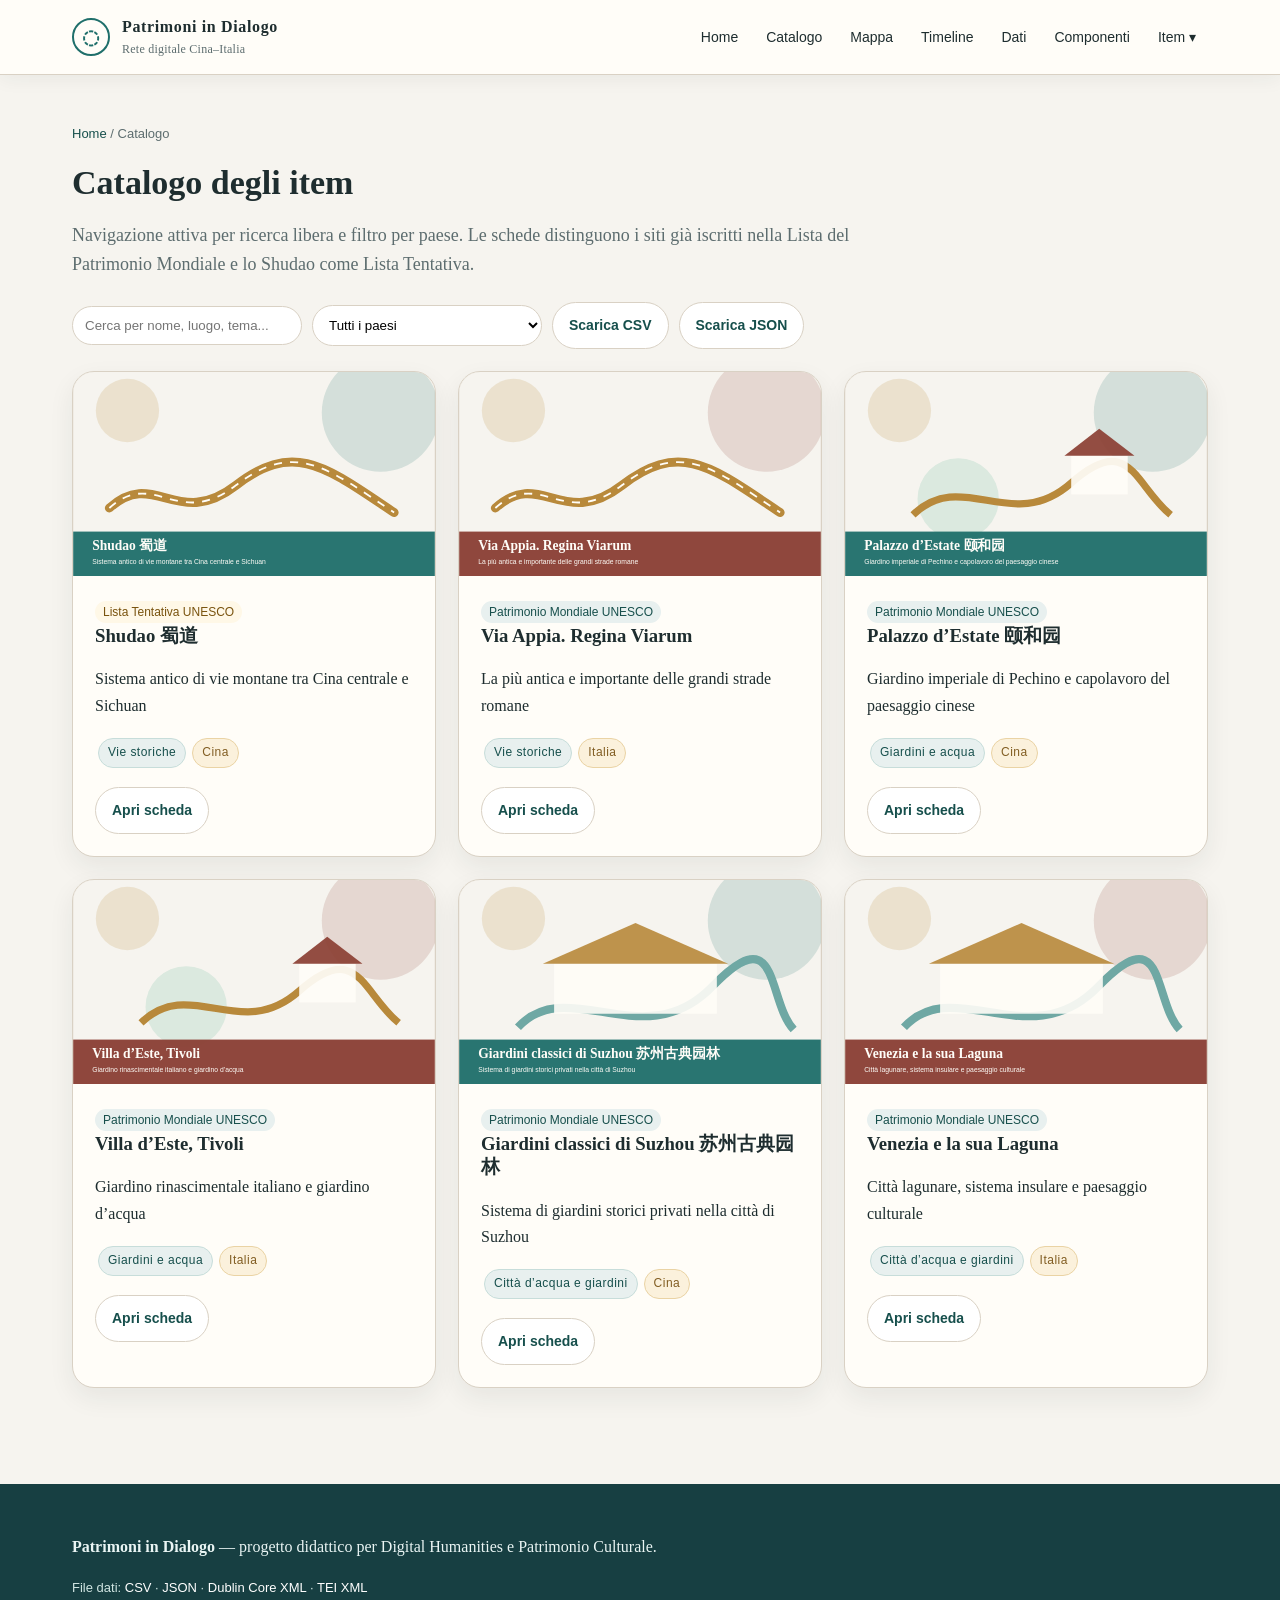
==== catalogo.html @ 4990687b "Add files via upload Upload website files" ====
<!DOCTYPE html><html lang="it"><head><meta charset="UTF-8"><meta name="viewport" content="width=device-width, initial-scale=1.0"><title>Catalogo | Patrimoni in Dialogo</title><meta name="description" content="Catalogo filtrabile degli item"><meta name="DC.title" content="Catalogo | Patrimoni in Dialogo"><meta name="DC.creator" content="Yalun Li"><meta name="DC.subject" content="Digital Humanities; Patrimonio culturale; UNESCO; Cina; Italia"><meta name="DC.description" content="Catalogo filtrabile degli item"><meta name="DC.language" content="it"><link rel="stylesheet" href="css/style.css"></head><body><a class="skip-link" href="#main">Salta al contenuto</a><header class="topbar"><nav class="nav" aria-label="Navigazione principale"><a class="brand" href="index.html"><span class="brand-mark">◌</span><span>Patrimoni in Dialogo<span class="brand-sub">Rete digitale Cina–Italia</span></span></a><button class="menu-toggle" onclick="toggleMenu()">Menu</button><div class="navlinks"><a href="index.html">Home</a><a href="catalogo.html">Catalogo</a><a href="mappa.html">Mappa</a><a href="timeline.html">Timeline</a><a href="dati.html">Dati</a><a href="componenti.html">Componenti</a><div class="dropdown"><button class="dropbtn">Item ▾</button><div class="dropdown-content"><a href="items/shudao.html">Shudao 蜀道</a><a href="items/via-appia.html">Via Appia. Regina Viarum</a><a href="items/yiheyuan.html">Palazzo d’Estate 颐和园</a><a href="items/villa-deste.html">Villa d’Este, Tivoli</a><a href="items/suzhou.html">Giardini classici di Suzhou 苏州古典园林</a><a href="items/venezia.html">Venezia e la sua Laguna</a></div></div></div></nav></header>
<main id="main" class="container"><div class="breadcrumb"><a href="index.html">Home</a> / Catalogo</div><h1 class="section-title">Catalogo degli item</h1><p class="section-lead">Navigazione attiva per ricerca libera e filtro per paese. Le schede distinguono i siti già iscritti nella Lista del Patrimonio Mondiale e lo Shudao come Lista Tentativa.</p><div class="toolbar"><input id="searchInput" class="searchbox" oninput="filterCards()" placeholder="Cerca per nome, luogo, tema..."><select id="kindFilter" class="selectbox" onchange="filterCards()"><option value="all">Tutti i paesi</option><option value="Cina">Cina</option><option value="Italia">Italia</option></select><a class="btn light" href="data/items.csv">Scarica CSV</a><a class="btn light" href="data/items.json">Scarica JSON</a></div><div class="grid grid-3"><article class="card" data-card data-kind="Cina"><img class="site-img" src="img/shudao.svg" alt="Illustrazione: Shudao 蜀道"><div class="card-body"><span class="status-pill tentative">Lista Tentativa UNESCO</span><h3>Shudao 蜀道</h3><p>Sistema antico di vie montane tra Cina centrale e Sichuan</p><p><span class="tag">Vie storiche</span><span class="tag gold">Cina</span></p><a class="btn light" href="items/shudao.html">Apri scheda</a></div></article><article class="card" data-card data-kind="Italia"><img class="site-img" src="img/via-appia.svg" alt="Illustrazione: Via Appia. Regina Viarum"><div class="card-body"><span class="status-pill inscribed">Patrimonio Mondiale UNESCO</span><h3>Via Appia. Regina Viarum</h3><p>La più antica e importante delle grandi strade romane</p><p><span class="tag">Vie storiche</span><span class="tag gold">Italia</span></p><a class="btn light" href="items/via-appia.html">Apri scheda</a></div></article><article class="card" data-card data-kind="Cina"><img class="site-img" src="img/yiheyuan.svg" alt="Illustrazione: Palazzo d’Estate 颐和园"><div class="card-body"><span class="status-pill inscribed">Patrimonio Mondiale UNESCO</span><h3>Palazzo d’Estate 颐和园</h3><p>Giardino imperiale di Pechino e capolavoro del paesaggio cinese</p><p><span class="tag">Giardini e acqua</span><span class="tag gold">Cina</span></p><a class="btn light" href="items/yiheyuan.html">Apri scheda</a></div></article><article class="card" data-card data-kind="Italia"><img class="site-img" src="img/villa-deste.svg" alt="Illustrazione: Villa d’Este, Tivoli"><div class="card-body"><span class="status-pill inscribed">Patrimonio Mondiale UNESCO</span><h3>Villa d’Este, Tivoli</h3><p>Giardino rinascimentale italiano e giardino d’acqua</p><p><span class="tag">Giardini e acqua</span><span class="tag gold">Italia</span></p><a class="btn light" href="items/villa-deste.html">Apri scheda</a></div></article><article class="card" data-card data-kind="Cina"><img class="site-img" src="img/suzhou.svg" alt="Illustrazione: Giardini classici di Suzhou 苏州古典园林"><div class="card-body"><span class="status-pill inscribed">Patrimonio Mondiale UNESCO</span><h3>Giardini classici di Suzhou 苏州古典园林</h3><p>Sistema di giardini storici privati nella città di Suzhou</p><p><span class="tag">Città d’acqua e giardini</span><span class="tag gold">Cina</span></p><a class="btn light" href="items/suzhou.html">Apri scheda</a></div></article><article class="card" data-card data-kind="Italia"><img class="site-img" src="img/venezia.svg" alt="Illustrazione: Venezia e la sua Laguna"><div class="card-body"><span class="status-pill inscribed">Patrimonio Mondiale UNESCO</span><h3>Venezia e la sua Laguna</h3><p>Città lagunare, sistema insulare e paesaggio culturale</p><p><span class="tag">Città d’acqua e giardini</span><span class="tag gold">Italia</span></p><a class="btn light" href="items/venezia.html">Apri scheda</a></div></article></div></main>
<button class="btn backtop" onclick="window.scrollTo({top:0,behavior:'smooth'})">↑ Top</button><footer class="footer"><div class="container"><p><strong>Patrimoni in Dialogo</strong> — progetto didattico per Digital Humanities e Patrimonio Culturale.</p><p class="small">File dati: <a href="data/items.csv">CSV</a> · <a href="data/items.json">JSON</a> · <a href="xml/metadata-dc.xml">Dublin Core XML</a> · <a href="xml/fonte-tei.xml">TEI XML</a></p></div></footer><script src="js/script.js"></script></body></html>
---- css/style.css ----
:root{
  --ink:#1e2d2f;
  --muted:#5d6d6f;
  --bg:#f6f4ef;
  --paper:#fffdf8;
  --line:#d9d1c4;
  --teal:#1f6f6b;
  --teal-dark:#164f4c;
  --gold:#b8893b;
  --red:#8b3f34;
  --shadow:0 16px 40px rgba(30,45,47,.12);
  --radius:22px;
}
*{box-sizing:border-box}
html{scroll-behavior:smooth}
body{margin:0;font-family:Georgia,'Times New Roman',serif;background:var(--bg);color:var(--ink);line-height:1.65}
a{color:var(--teal-dark);text-decoration:none}a:hover{text-decoration:underline}
.skip-link{position:absolute;left:-999px;top:auto;background:var(--teal);color:white;padding:8px 12px;z-index:1000}.skip-link:focus{left:12px;top:12px}
.topbar{background:var(--paper);border-bottom:1px solid var(--line);position:sticky;top:0;z-index:20;box-shadow:0 4px 18px rgba(30,45,47,.06)}
.nav{max-width:1180px;margin:0 auto;display:flex;align-items:center;justify-content:space-between;gap:20px;padding:14px 22px}
.brand{display:flex;align-items:center;gap:12px;font-weight:bold;letter-spacing:.04em;color:var(--ink)}.brand-mark{width:38px;height:38px;border:2px solid var(--teal);border-radius:50%;display:grid;place-items:center;color:var(--teal);font-size:20px}.brand-sub{font-size:12px;color:var(--muted);display:block;letter-spacing:.02em;font-weight:normal}
.navlinks{display:flex;align-items:center;gap:4px;flex-wrap:wrap}.navlinks a,.dropbtn{font-family:Arial,sans-serif;font-size:14px;color:var(--ink);padding:9px 12px;border-radius:999px;border:0;background:transparent;cursor:pointer}.navlinks a:hover,.dropbtn:hover,.navlinks a.active{background:#e8f0ef;text-decoration:none;color:var(--teal-dark)}
.dropdown{position:relative}.dropdown-content{display:none;position:absolute;right:0;background:white;min-width:230px;border:1px solid var(--line);box-shadow:var(--shadow);border-radius:16px;padding:8px;z-index:25}.dropdown-content a{display:block;border-radius:12px}.dropdown:hover .dropdown-content{display:block}
.menu-toggle{display:none;background:var(--teal);color:white;border:0;border-radius:999px;padding:8px 12px;font-family:Arial,sans-serif}.hero{position:relative;overflow:hidden;background:linear-gradient(120deg,#173f42 0%,#1f6f6b 55%,#b8893b 170%);color:white}.hero::after{content:"";position:absolute;inset:auto -10% -35% -10%;height:260px;background:radial-gradient(circle at 20% 20%,rgba(255,255,255,.22),transparent 32%),radial-gradient(circle at 80% 25%,rgba(255,255,255,.16),transparent 30%);opacity:.8}.hero-inner{max-width:1180px;margin:0 auto;padding:92px 22px 86px;position:relative;z-index:1}.eyebrow{font-family:Arial,sans-serif;text-transform:uppercase;letter-spacing:.17em;font-size:12px;opacity:.86}.hero h1{font-size:clamp(36px,6vw,72px);line-height:1.04;margin:16px 0 20px;max-width:980px}.hero p{max-width:790px;font-size:20px;color:#f6f4ef}.hero-actions{display:flex;gap:12px;flex-wrap:wrap;margin-top:28px}.btn{display:inline-flex;align-items:center;gap:8px;border:1px solid transparent;background:var(--teal);color:white;padding:11px 16px;border-radius:999px;font-family:Arial,sans-serif;font-size:14px;font-weight:700;cursor:pointer}.btn:hover{text-decoration:none;background:var(--teal-dark)}.btn.secondary{background:transparent;color:white;border-color:rgba(255,255,255,.6)}.btn.light{background:white;color:var(--teal-dark);border-color:var(--line)}.btn.warn{background:var(--gold);color:#231b10}.container{max-width:1180px;margin:0 auto;padding:48px 22px}.section-title{font-size:34px;line-height:1.18;margin:0 0 12px}.section-lead{font-size:18px;color:var(--muted);max-width:850px}.grid{display:grid;gap:22px}.grid-2{grid-template-columns:repeat(2,minmax(0,1fr))}.grid-3{grid-template-columns:repeat(3,minmax(0,1fr))}.card{background:var(--paper);border:1px solid var(--line);border-radius:var(--radius);box-shadow:0 10px 26px rgba(30,45,47,.07);overflow:hidden}.card-body{padding:22px}.card h3{margin-top:0;line-height:1.25}.tag{display:inline-block;font-family:Arial,sans-serif;font-size:12px;letter-spacing:.04em;background:#e8f0ef;color:var(--teal-dark);border:1px solid #c7ddda;border-radius:999px;padding:4px 9px;margin:3px}.tag.gold{background:#fbf1dc;color:#815d22;border-color:#ead3a4}.tag.red{background:#f5e5e1;color:#7c352e;border-color:#e3bdb6}.note{padding:16px 18px;background:#fff8e7;border-left:4px solid var(--gold);border-radius:14px}.warning{padding:16px 18px;background:#faeae7;border-left:4px solid var(--red);border-radius:14px}.site-img{width:100%;aspect-ratio:16/9;display:block;object-fit:cover;background:#d9d1c4}.metadata{width:100%;border-collapse:collapse;background:white;border-radius:14px;overflow:hidden;border:1px solid var(--line)}.metadata th,.metadata td{padding:11px 12px;border-bottom:1px solid var(--line);vertical-align:top}.metadata th{text-align:left;width:32%;background:#f3efe7;color:#2d4b4d}.toolbar{display:flex;flex-wrap:wrap;gap:10px;align-items:center;margin:22px 0}.searchbox,.selectbox{padding:11px 12px;border:1px solid var(--line);border-radius:999px;background:white;min-width:230px}.relation{display:grid;grid-template-columns:1fr auto 1fr;gap:14px;align-items:center}.relation .arrow{font-size:30px;color:var(--gold);text-align:center}.accordion{border-radius:var(--radius);overflow:hidden;border:1px solid var(--line);background:var(--paper)}.accordion button{width:100%;padding:17px 20px;text-align:left;background:var(--paper);border:0;border-bottom:1px solid var(--line);font-weight:bold;cursor:pointer;color:var(--ink);font-size:16px}.panel{display:none;padding:0 20px 20px}.tabs{display:flex;gap:8px;flex-wrap:wrap;margin:20px 0}.tab-button{border:1px solid var(--line);background:white;border-radius:999px;padding:10px 14px;cursor:pointer}.tab-button.active{background:var(--teal);color:white}.tab-content{display:none}.tab-content.active{display:block}.modal{display:none;position:fixed;z-index:100;left:0;top:0;width:100%;height:100%;overflow:auto;background:rgba(0,0,0,.52)}.modal-content{background:var(--paper);margin:8% auto;padding:26px;border:1px solid var(--line);border-radius:var(--radius);max-width:680px;box-shadow:var(--shadow)}.close{float:right;font-size:30px;cursor:pointer}.table-wrap{overflow-x:auto;background:var(--paper);border:1px solid var(--line);border-radius:var(--radius)}.data-table{width:100%;border-collapse:collapse;min-width:1000px}.data-table th,.data-table td{padding:10px 12px;border-bottom:1px solid var(--line);font-size:14px;vertical-align:top}.data-table th{background:#e8f0ef;position:sticky;top:0;text-align:left}.map-frame{width:100%;height:360px;border:0;border-radius:var(--radius);background:#e8f0ef}.map-fallback{margin-top:8px;font-family:Arial,sans-serif;font-size:13px}.local-map{width:100%;background:var(--paper);border:1px solid var(--line);border-radius:var(--radius);padding:18px}.point{cursor:pointer}.timeline{position:relative;margin:30px 0;padding-left:26px}.timeline::before{content:"";position:absolute;left:8px;top:0;bottom:0;width:3px;background:var(--line)}.event{position:relative;margin-bottom:22px;background:var(--paper);border:1px solid var(--line);border-radius:18px;padding:16px}.event::before{content:"";position:absolute;left:-25px;top:20px;width:14px;height:14px;background:var(--gold);border-radius:50%;border:3px solid var(--bg)}.item-layout{display:grid;grid-template-columns:minmax(0,1fr) 315px;gap:24px}.aside{position:sticky;top:92px;align-self:start}.footer{background:#173f42;color:#eaf5f4;margin-top:48px}.footer .container{padding-top:34px;padding-bottom:34px}.footer a{color:white}.small{font-family:Arial,sans-serif;font-size:13px;color:var(--muted)}.footer .small{color:#cfe4e1}.breadcrumb{font-family:Arial,sans-serif;font-size:13px;color:var(--muted);margin-bottom:18px}.source-list li{margin-bottom:8px}.slideshow{position:relative;background:var(--paper);border:1px solid var(--line);border-radius:var(--radius);overflow:hidden}.slide{display:none}.slide.active{display:block}.slide-caption{padding:14px 18px}.slide-controls{position:absolute;top:45%;width:100%;display:flex;justify-content:space-between;padding:0 10px}.slide-controls button{border:0;background:rgba(255,255,255,.85);border-radius:50%;width:36px;height:36px;cursor:pointer}.backtop{position:fixed;right:18px;bottom:18px;display:none}.codebox{background:#172124;color:#eaf5f4;border-radius:16px;padding:16px;overflow:auto;font-size:13px}.status-pill{font-family:Arial,sans-serif;font-size:12px;border-radius:999px;padding:4px 8px;background:#e8f0ef}.status-pill.tentative{background:#fff8e7;color:#79530e}.status-pill.inscribed{background:#e8f0ef;color:#174f4c}@media(max-width:850px){.menu-toggle{display:inline-block}.nav{align-items:flex-start}.navlinks{display:none;width:100%;flex-direction:column;align-items:stretch}.navlinks.open{display:flex}.nav{flex-wrap:wrap}.dropdown-content{position:static;box-shadow:none}.grid-2,.grid-3,.item-layout{grid-template-columns:1fr}.aside{position:static}.relation{grid-template-columns:1fr}.relation .arrow{transform:rotate(90deg)}.hero-inner{padding:62px 22px}.hero p{font-size:18px}}
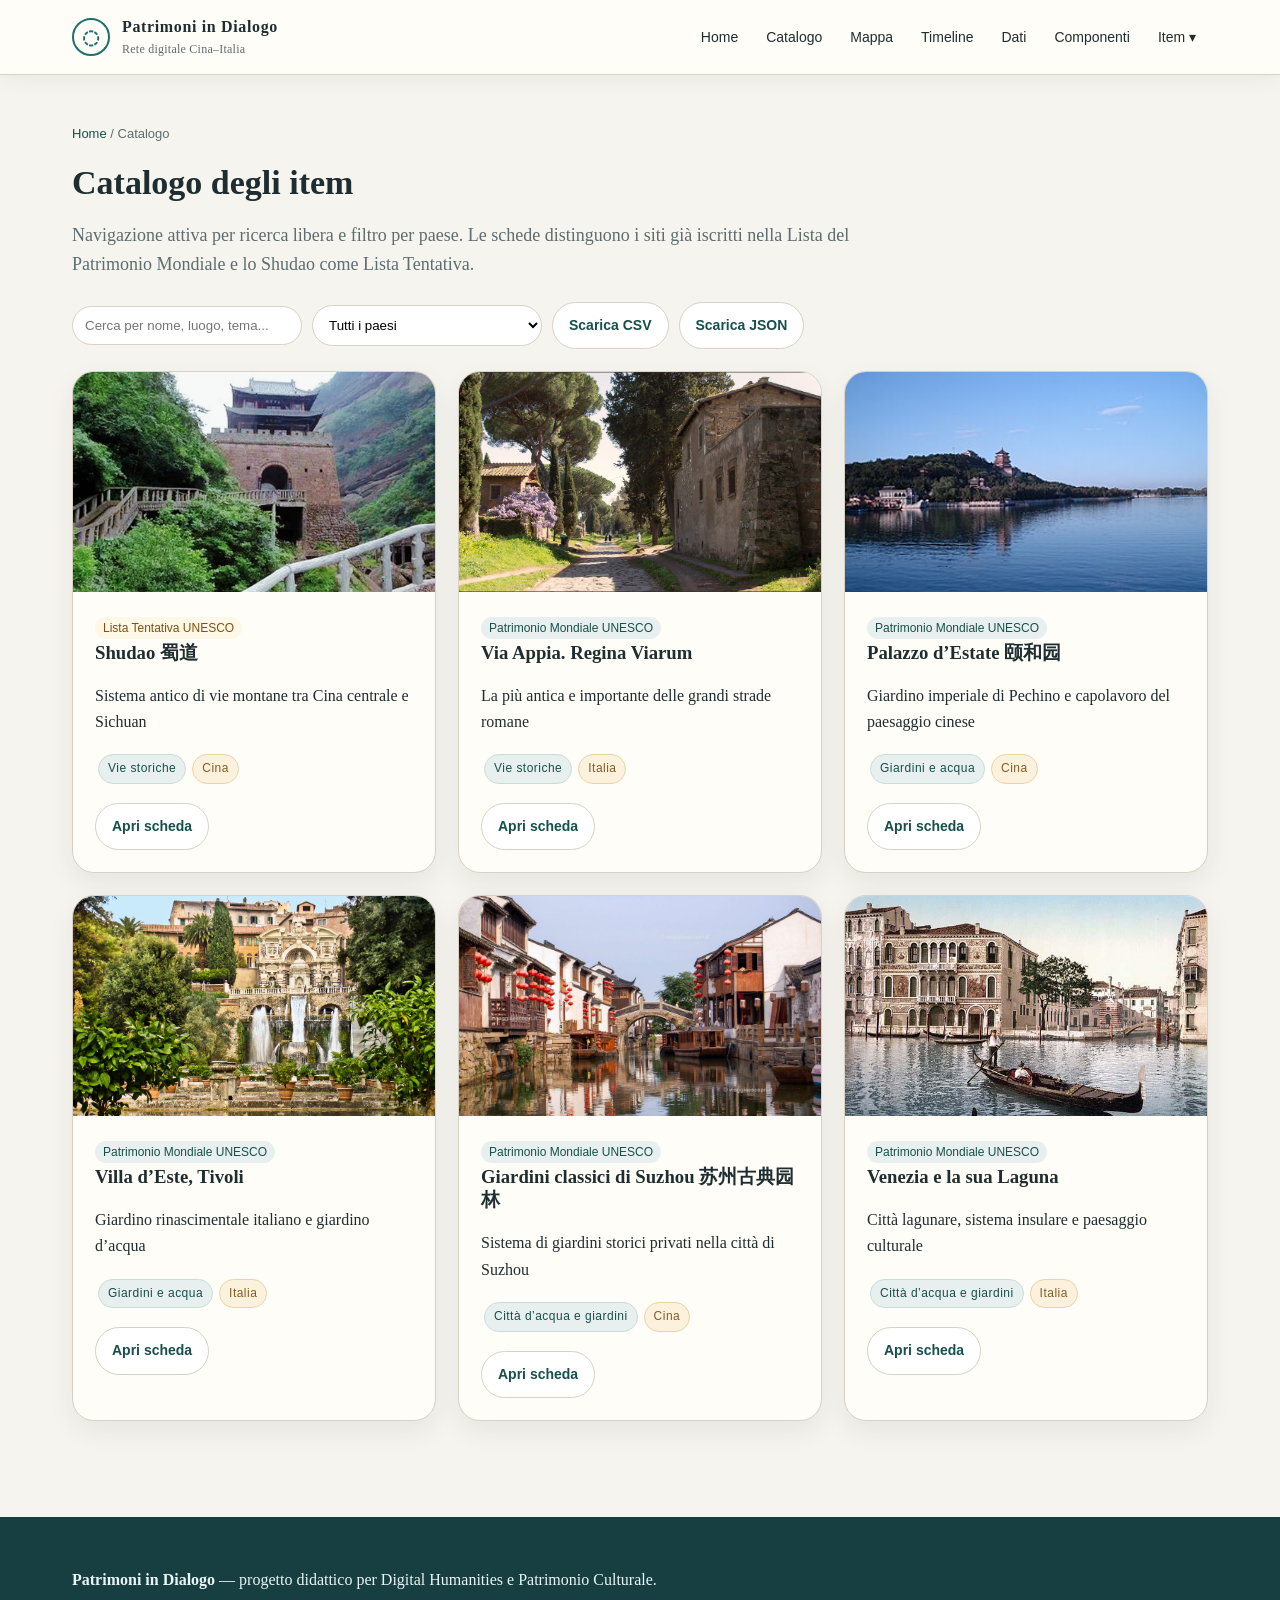
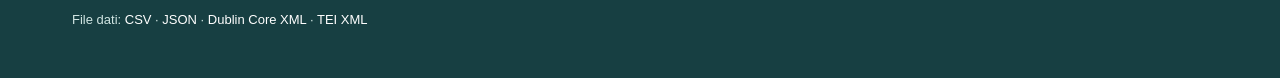
==== commit 8b208a21: "Add files via upload revise photos of sites" ====
--- a/catalogo.html
+++ b/catalogo.html
@@ -1,3 +1,3 @@
 <!DOCTYPE html><html lang="it"><head><meta charset="UTF-8"><meta name="viewport" content="width=device-width, initial-scale=1.0"><title>Catalogo | Patrimoni in Dialogo</title><meta name="description" content="Catalogo filtrabile degli item"><meta name="DC.title" content="Catalogo | Patrimoni in Dialogo"><meta name="DC.creator" content="Yalun Li"><meta name="DC.subject" content="Digital Humanities; Patrimonio culturale; UNESCO; Cina; Italia"><meta name="DC.description" content="Catalogo filtrabile degli item"><meta name="DC.language" content="it"><link rel="stylesheet" href="css/style.css"></head><body><a class="skip-link" href="#main">Salta al contenuto</a><header class="topbar"><nav class="nav" aria-label="Navigazione principale"><a class="brand" href="index.html"><span class="brand-mark">◌</span><span>Patrimoni in Dialogo<span class="brand-sub">Rete digitale Cina–Italia</span></span></a><button class="menu-toggle" onclick="toggleMenu()">Menu</button><div class="navlinks"><a href="index.html">Home</a><a href="catalogo.html">Catalogo</a><a href="mappa.html">Mappa</a><a href="timeline.html">Timeline</a><a href="dati.html">Dati</a><a href="componenti.html">Componenti</a><div class="dropdown"><button class="dropbtn">Item ▾</button><div class="dropdown-content"><a href="items/shudao.html">Shudao 蜀道</a><a href="items/via-appia.html">Via Appia. Regina Viarum</a><a href="items/yiheyuan.html">Palazzo d’Estate 颐和园</a><a href="items/villa-deste.html">Villa d’Este, Tivoli</a><a href="items/suzhou.html">Giardini classici di Suzhou 苏州古典园林</a><a href="items/venezia.html">Venezia e la sua Laguna</a></div></div></div></nav></header>
-<main id="main" class="container"><div class="breadcrumb"><a href="index.html">Home</a> / Catalogo</div><h1 class="section-title">Catalogo degli item</h1><p class="section-lead">Navigazione attiva per ricerca libera e filtro per paese. Le schede distinguono i siti già iscritti nella Lista del Patrimonio Mondiale e lo Shudao come Lista Tentativa.</p><div class="toolbar"><input id="searchInput" class="searchbox" oninput="filterCards()" placeholder="Cerca per nome, luogo, tema..."><select id="kindFilter" class="selectbox" onchange="filterCards()"><option value="all">Tutti i paesi</option><option value="Cina">Cina</option><option value="Italia">Italia</option></select><a class="btn light" href="data/items.csv">Scarica CSV</a><a class="btn light" href="data/items.json">Scarica JSON</a></div><div class="grid grid-3"><article class="card" data-card data-kind="Cina"><img class="site-img" src="img/shudao.svg" alt="Illustrazione: Shudao 蜀道"><div class="card-body"><span class="status-pill tentative">Lista Tentativa UNESCO</span><h3>Shudao 蜀道</h3><p>Sistema antico di vie montane tra Cina centrale e Sichuan</p><p><span class="tag">Vie storiche</span><span class="tag gold">Cina</span></p><a class="btn light" href="items/shudao.html">Apri scheda</a></div></article><article class="card" data-card data-kind="Italia"><img class="site-img" src="img/via-appia.svg" alt="Illustrazione: Via Appia. Regina Viarum"><div class="card-body"><span class="status-pill inscribed">Patrimonio Mondiale UNESCO</span><h3>Via Appia. Regina Viarum</h3><p>La più antica e importante delle grandi strade romane</p><p><span class="tag">Vie storiche</span><span class="tag gold">Italia</span></p><a class="btn light" href="items/via-appia.html">Apri scheda</a></div></article><article class="card" data-card data-kind="Cina"><img class="site-img" src="img/yiheyuan.svg" alt="Illustrazione: Palazzo d’Estate 颐和园"><div class="card-body"><span class="status-pill inscribed">Patrimonio Mondiale UNESCO</span><h3>Palazzo d’Estate 颐和园</h3><p>Giardino imperiale di Pechino e capolavoro del paesaggio cinese</p><p><span class="tag">Giardini e acqua</span><span class="tag gold">Cina</span></p><a class="btn light" href="items/yiheyuan.html">Apri scheda</a></div></article><article class="card" data-card data-kind="Italia"><img class="site-img" src="img/villa-deste.svg" alt="Illustrazione: Villa d’Este, Tivoli"><div class="card-body"><span class="status-pill inscribed">Patrimonio Mondiale UNESCO</span><h3>Villa d’Este, Tivoli</h3><p>Giardino rinascimentale italiano e giardino d’acqua</p><p><span class="tag">Giardini e acqua</span><span class="tag gold">Italia</span></p><a class="btn light" href="items/villa-deste.html">Apri scheda</a></div></article><article class="card" data-card data-kind="Cina"><img class="site-img" src="img/suzhou.svg" alt="Illustrazione: Giardini classici di Suzhou 苏州古典园林"><div class="card-body"><span class="status-pill inscribed">Patrimonio Mondiale UNESCO</span><h3>Giardini classici di Suzhou 苏州古典园林</h3><p>Sistema di giardini storici privati nella città di Suzhou</p><p><span class="tag">Città d’acqua e giardini</span><span class="tag gold">Cina</span></p><a class="btn light" href="items/suzhou.html">Apri scheda</a></div></article><article class="card" data-card data-kind="Italia"><img class="site-img" src="img/venezia.svg" alt="Illustrazione: Venezia e la sua Laguna"><div class="card-body"><span class="status-pill inscribed">Patrimonio Mondiale UNESCO</span><h3>Venezia e la sua Laguna</h3><p>Città lagunare, sistema insulare e paesaggio culturale</p><p><span class="tag">Città d’acqua e giardini</span><span class="tag gold">Italia</span></p><a class="btn light" href="items/venezia.html">Apri scheda</a></div></article></div></main>
+<main id="main" class="container"><div class="breadcrumb"><a href="index.html">Home</a> / Catalogo</div><h1 class="section-title">Catalogo degli item</h1><p class="section-lead">Navigazione attiva per ricerca libera e filtro per paese. Le schede distinguono i siti già iscritti nella Lista del Patrimonio Mondiale e lo Shudao come Lista Tentativa.</p><div class="toolbar"><input id="searchInput" class="searchbox" oninput="filterCards()" placeholder="Cerca per nome, luogo, tema..."><select id="kindFilter" class="selectbox" onchange="filterCards()"><option value="all">Tutti i paesi</option><option value="Cina">Cina</option><option value="Italia">Italia</option></select><a class="btn light" href="data/items.csv">Scarica CSV</a><a class="btn light" href="data/items.json">Scarica JSON</a></div><div class="grid grid-3"><article class="card" data-card data-kind="Cina"><img class="site-img heritage-photo shudao-photo" src="img/shudao.jpg" alt="Fotografia: Shudao 蜀道"><div class="card-body"><span class="status-pill tentative">Lista Tentativa UNESCO</span><h3>Shudao 蜀道</h3><p>Sistema antico di vie montane tra Cina centrale e Sichuan</p><p><span class="tag">Vie storiche</span><span class="tag gold">Cina</span></p><a class="btn light" href="items/shudao.html">Apri scheda</a></div></article><article class="card" data-card data-kind="Italia"><img class="site-img heritage-photo via-appia-photo" src="img/via-appia.jpg" alt="Fotografia: Via Appia. Regina Viarum"><div class="card-body"><span class="status-pill inscribed">Patrimonio Mondiale UNESCO</span><h3>Via Appia. Regina Viarum</h3><p>La più antica e importante delle grandi strade romane</p><p><span class="tag">Vie storiche</span><span class="tag gold">Italia</span></p><a class="btn light" href="items/via-appia.html">Apri scheda</a></div></article><article class="card" data-card data-kind="Cina"><img class="site-img heritage-photo yiheyuan-photo" src="img/yiheyuan.jpg" alt="Fotografia: Palazzo d’Estate 颐和园"><div class="card-body"><span class="status-pill inscribed">Patrimonio Mondiale UNESCO</span><h3>Palazzo d’Estate 颐和园</h3><p>Giardino imperiale di Pechino e capolavoro del paesaggio cinese</p><p><span class="tag">Giardini e acqua</span><span class="tag gold">Cina</span></p><a class="btn light" href="items/yiheyuan.html">Apri scheda</a></div></article><article class="card" data-card data-kind="Italia"><img class="site-img heritage-photo villa-deste-photo" src="img/villa-deste.jpg" alt="Fotografia: Villa d’Este, Tivoli"><div class="card-body"><span class="status-pill inscribed">Patrimonio Mondiale UNESCO</span><h3>Villa d’Este, Tivoli</h3><p>Giardino rinascimentale italiano e giardino d’acqua</p><p><span class="tag">Giardini e acqua</span><span class="tag gold">Italia</span></p><a class="btn light" href="items/villa-deste.html">Apri scheda</a></div></article><article class="card" data-card data-kind="Cina"><img class="site-img heritage-photo suzhou-photo" src="img/suzhou.jpg" alt="Fotografia: Giardini classici di Suzhou 苏州古典园林"><div class="card-body"><span class="status-pill inscribed">Patrimonio Mondiale UNESCO</span><h3>Giardini classici di Suzhou 苏州古典园林</h3><p>Sistema di giardini storici privati nella città di Suzhou</p><p><span class="tag">Città d’acqua e giardini</span><span class="tag gold">Cina</span></p><a class="btn light" href="items/suzhou.html">Apri scheda</a></div></article><article class="card" data-card data-kind="Italia"><img class="site-img heritage-photo venezia-photo" src="img/venezia.jpg" alt="Fotografia: Venezia e la sua Laguna"><div class="card-body"><span class="status-pill inscribed">Patrimonio Mondiale UNESCO</span><h3>Venezia e la sua Laguna</h3><p>Città lagunare, sistema insulare e paesaggio culturale</p><p><span class="tag">Città d’acqua e giardini</span><span class="tag gold">Italia</span></p><a class="btn light" href="items/venezia.html">Apri scheda</a></div></article></div></main>
 <button class="btn backtop" onclick="window.scrollTo({top:0,behavior:'smooth'})">↑ Top</button><footer class="footer"><div class="container"><p><strong>Patrimoni in Dialogo</strong> — progetto didattico per Digital Humanities e Patrimonio Culturale.</p><p class="small">File dati: <a href="data/items.csv">CSV</a> · <a href="data/items.json">JSON</a> · <a href="xml/metadata-dc.xml">Dublin Core XML</a> · <a href="xml/fonte-tei.xml">TEI XML</a></p></div></footer><script src="js/script.js"></script></body></html>
--- a/css/style.css
+++ b/css/style.css
@@ -22,3 +22,20 @@
 .navlinks{display:flex;align-items:center;gap:4px;flex-wrap:wrap}.navlinks a,.dropbtn{font-family:Arial,sans-serif;font-size:14px;color:var(--ink);padding:9px 12px;border-radius:999px;border:0;background:transparent;cursor:pointer}.navlinks a:hover,.dropbtn:hover,.navlinks a.active{background:#e8f0ef;text-decoration:none;color:var(--teal-dark)}
 .dropdown{position:relative}.dropdown-content{display:none;position:absolute;right:0;background:white;min-width:230px;border:1px solid var(--line);box-shadow:var(--shadow);border-radius:16px;padding:8px;z-index:25}.dropdown-content a{display:block;border-radius:12px}.dropdown:hover .dropdown-content{display:block}
 .menu-toggle{display:none;background:var(--teal);color:white;border:0;border-radius:999px;padding:8px 12px;font-family:Arial,sans-serif}.hero{position:relative;overflow:hidden;background:linear-gradient(120deg,#173f42 0%,#1f6f6b 55%,#b8893b 170%);color:white}.hero::after{content:"";position:absolute;inset:auto -10% -35% -10%;height:260px;background:radial-gradient(circle at 20% 20%,rgba(255,255,255,.22),transparent 32%),radial-gradient(circle at 80% 25%,rgba(255,255,255,.16),transparent 30%);opacity:.8}.hero-inner{max-width:1180px;margin:0 auto;padding:92px 22px 86px;position:relative;z-index:1}.eyebrow{font-family:Arial,sans-serif;text-transform:uppercase;letter-spacing:.17em;font-size:12px;opacity:.86}.hero h1{font-size:clamp(36px,6vw,72px);line-height:1.04;margin:16px 0 20px;max-width:980px}.hero p{max-width:790px;font-size:20px;color:#f6f4ef}.hero-actions{display:flex;gap:12px;flex-wrap:wrap;margin-top:28px}.btn{display:inline-flex;align-items:center;gap:8px;border:1px solid transparent;background:var(--teal);color:white;padding:11px 16px;border-radius:999px;font-family:Arial,sans-serif;font-size:14px;font-weight:700;cursor:pointer}.btn:hover{text-decoration:none;background:var(--teal-dark)}.btn.secondary{background:transparent;color:white;border-color:rgba(255,255,255,.6)}.btn.light{background:white;color:var(--teal-dark);border-color:var(--line)}.btn.warn{background:var(--gold);color:#231b10}.container{max-width:1180px;margin:0 auto;padding:48px 22px}.section-title{font-size:34px;line-height:1.18;margin:0 0 12px}.section-lead{font-size:18px;color:var(--muted);max-width:850px}.grid{display:grid;gap:22px}.grid-2{grid-template-columns:repeat(2,minmax(0,1fr))}.grid-3{grid-template-columns:repeat(3,minmax(0,1fr))}.card{background:var(--paper);border:1px solid var(--line);border-radius:var(--radius);box-shadow:0 10px 26px rgba(30,45,47,.07);overflow:hidden}.card-body{padding:22px}.card h3{margin-top:0;line-height:1.25}.tag{display:inline-block;font-family:Arial,sans-serif;font-size:12px;letter-spacing:.04em;background:#e8f0ef;color:var(--teal-dark);border:1px solid #c7ddda;border-radius:999px;padding:4px 9px;margin:3px}.tag.gold{background:#fbf1dc;color:#815d22;border-color:#ead3a4}.tag.red{background:#f5e5e1;color:#7c352e;border-color:#e3bdb6}.note{padding:16px 18px;background:#fff8e7;border-left:4px solid var(--gold);border-radius:14px}.warning{padding:16px 18px;background:#faeae7;border-left:4px solid var(--red);border-radius:14px}.site-img{width:100%;aspect-ratio:16/9;display:block;object-fit:cover;background:#d9d1c4}.metadata{width:100%;border-collapse:collapse;background:white;border-radius:14px;overflow:hidden;border:1px solid var(--line)}.metadata th,.metadata td{padding:11px 12px;border-bottom:1px solid var(--line);vertical-align:top}.metadata th{text-align:left;width:32%;background:#f3efe7;color:#2d4b4d}.toolbar{display:flex;flex-wrap:wrap;gap:10px;align-items:center;margin:22px 0}.searchbox,.selectbox{padding:11px 12px;border:1px solid var(--line);border-radius:999px;background:white;min-width:230px}.relation{display:grid;grid-template-columns:1fr auto 1fr;gap:14px;align-items:center}.relation .arrow{font-size:30px;color:var(--gold);text-align:center}.accordion{border-radius:var(--radius);overflow:hidden;border:1px solid var(--line);background:var(--paper)}.accordion button{width:100%;padding:17px 20px;text-align:left;background:var(--paper);border:0;border-bottom:1px solid var(--line);font-weight:bold;cursor:pointer;color:var(--ink);font-size:16px}.panel{display:none;padding:0 20px 20px}.tabs{display:flex;gap:8px;flex-wrap:wrap;margin:20px 0}.tab-button{border:1px solid var(--line);background:white;border-radius:999px;padding:10px 14px;cursor:pointer}.tab-button.active{background:var(--teal);color:white}.tab-content{display:none}.tab-content.active{display:block}.modal{display:none;position:fixed;z-index:100;left:0;top:0;width:100%;height:100%;overflow:auto;background:rgba(0,0,0,.52)}.modal-content{background:var(--paper);margin:8% auto;padding:26px;border:1px solid var(--line);border-radius:var(--radius);max-width:680px;box-shadow:var(--shadow)}.close{float:right;font-size:30px;cursor:pointer}.table-wrap{overflow-x:auto;background:var(--paper);border:1px solid var(--line);border-radius:var(--radius)}.data-table{width:100%;border-collapse:collapse;min-width:1000px}.data-table th,.data-table td{padding:10px 12px;border-bottom:1px solid var(--line);font-size:14px;vertical-align:top}.data-table th{background:#e8f0ef;position:sticky;top:0;text-align:left}.map-frame{width:100%;height:360px;border:0;border-radius:var(--radius);background:#e8f0ef}.map-fallback{margin-top:8px;font-family:Arial,sans-serif;font-size:13px}.local-map{width:100%;background:var(--paper);border:1px solid var(--line);border-radius:var(--radius);padding:18px}.point{cursor:pointer}.timeline{position:relative;margin:30px 0;padding-left:26px}.timeline::before{content:"";position:absolute;left:8px;top:0;bottom:0;width:3px;background:var(--line)}.event{position:relative;margin-bottom:22px;background:var(--paper);border:1px solid var(--line);border-radius:18px;padding:16px}.event::before{content:"";position:absolute;left:-25px;top:20px;width:14px;height:14px;background:var(--gold);border-radius:50%;border:3px solid var(--bg)}.item-layout{display:grid;grid-template-columns:minmax(0,1fr) 315px;gap:24px}.aside{position:sticky;top:92px;align-self:start}.footer{background:#173f42;color:#eaf5f4;margin-top:48px}.footer .container{padding-top:34px;padding-bottom:34px}.footer a{color:white}.small{font-family:Arial,sans-serif;font-size:13px;color:var(--muted)}.footer .small{color:#cfe4e1}.breadcrumb{font-family:Arial,sans-serif;font-size:13px;color:var(--muted);margin-bottom:18px}.source-list li{margin-bottom:8px}.slideshow{position:relative;background:var(--paper);border:1px solid var(--line);border-radius:var(--radius);overflow:hidden}.slide{display:none}.slide.active{display:block}.slide-caption{padding:14px 18px}.slide-controls{position:absolute;top:45%;width:100%;display:flex;justify-content:space-between;padding:0 10px}.slide-controls button{border:0;background:rgba(255,255,255,.85);border-radius:50%;width:36px;height:36px;cursor:pointer}.backtop{position:fixed;right:18px;bottom:18px;display:none}.codebox{background:#172124;color:#eaf5f4;border-radius:16px;padding:16px;overflow:auto;font-size:13px}.status-pill{font-family:Arial,sans-serif;font-size:12px;border-radius:999px;padding:4px 8px;background:#e8f0ef}.status-pill.tentative{background:#fff8e7;color:#79530e}.status-pill.inscribed{background:#e8f0ef;color:#174f4c}@media(max-width:850px){.menu-toggle{display:inline-block}.nav{align-items:flex-start}.navlinks{display:none;width:100%;flex-direction:column;align-items:stretch}.navlinks.open{display:flex}.nav{flex-wrap:wrap}.dropdown-content{position:static;box-shadow:none}.grid-2,.grid-3,.item-layout{grid-template-columns:1fr}.aside{position:static}.relation{grid-template-columns:1fr}.relation .arrow{transform:rotate(90deg)}.hero-inner{padding:62px 22px}.hero p{font-size:18px}}
+
+
+/* Fotografie reali dei sei patrimoni: card e item page con taglio uniforme. */
+.heritage-photo{object-fit:cover;object-position:center center;background:#d9d1c4;}
+.card .heritage-photo{height:220px;aspect-ratio:auto;}
+.slideshow .heritage-photo{height:430px;aspect-ratio:auto;}
+.shudao-photo{object-position:center center;}
+.via-appia-photo{object-position:center center;}
+.yiheyuan-photo{object-position:center center;}
+.villa-deste-photo{object-position:center center;}
+.suzhou-photo{object-position:center center;}
+.venezia-photo{object-position:center center;}
+.slide-caption a{font-weight:bold;}
+@media(max-width:850px){
+  .card .heritage-photo{height:190px;}
+  .slideshow .heritage-photo{height:300px;}
+}
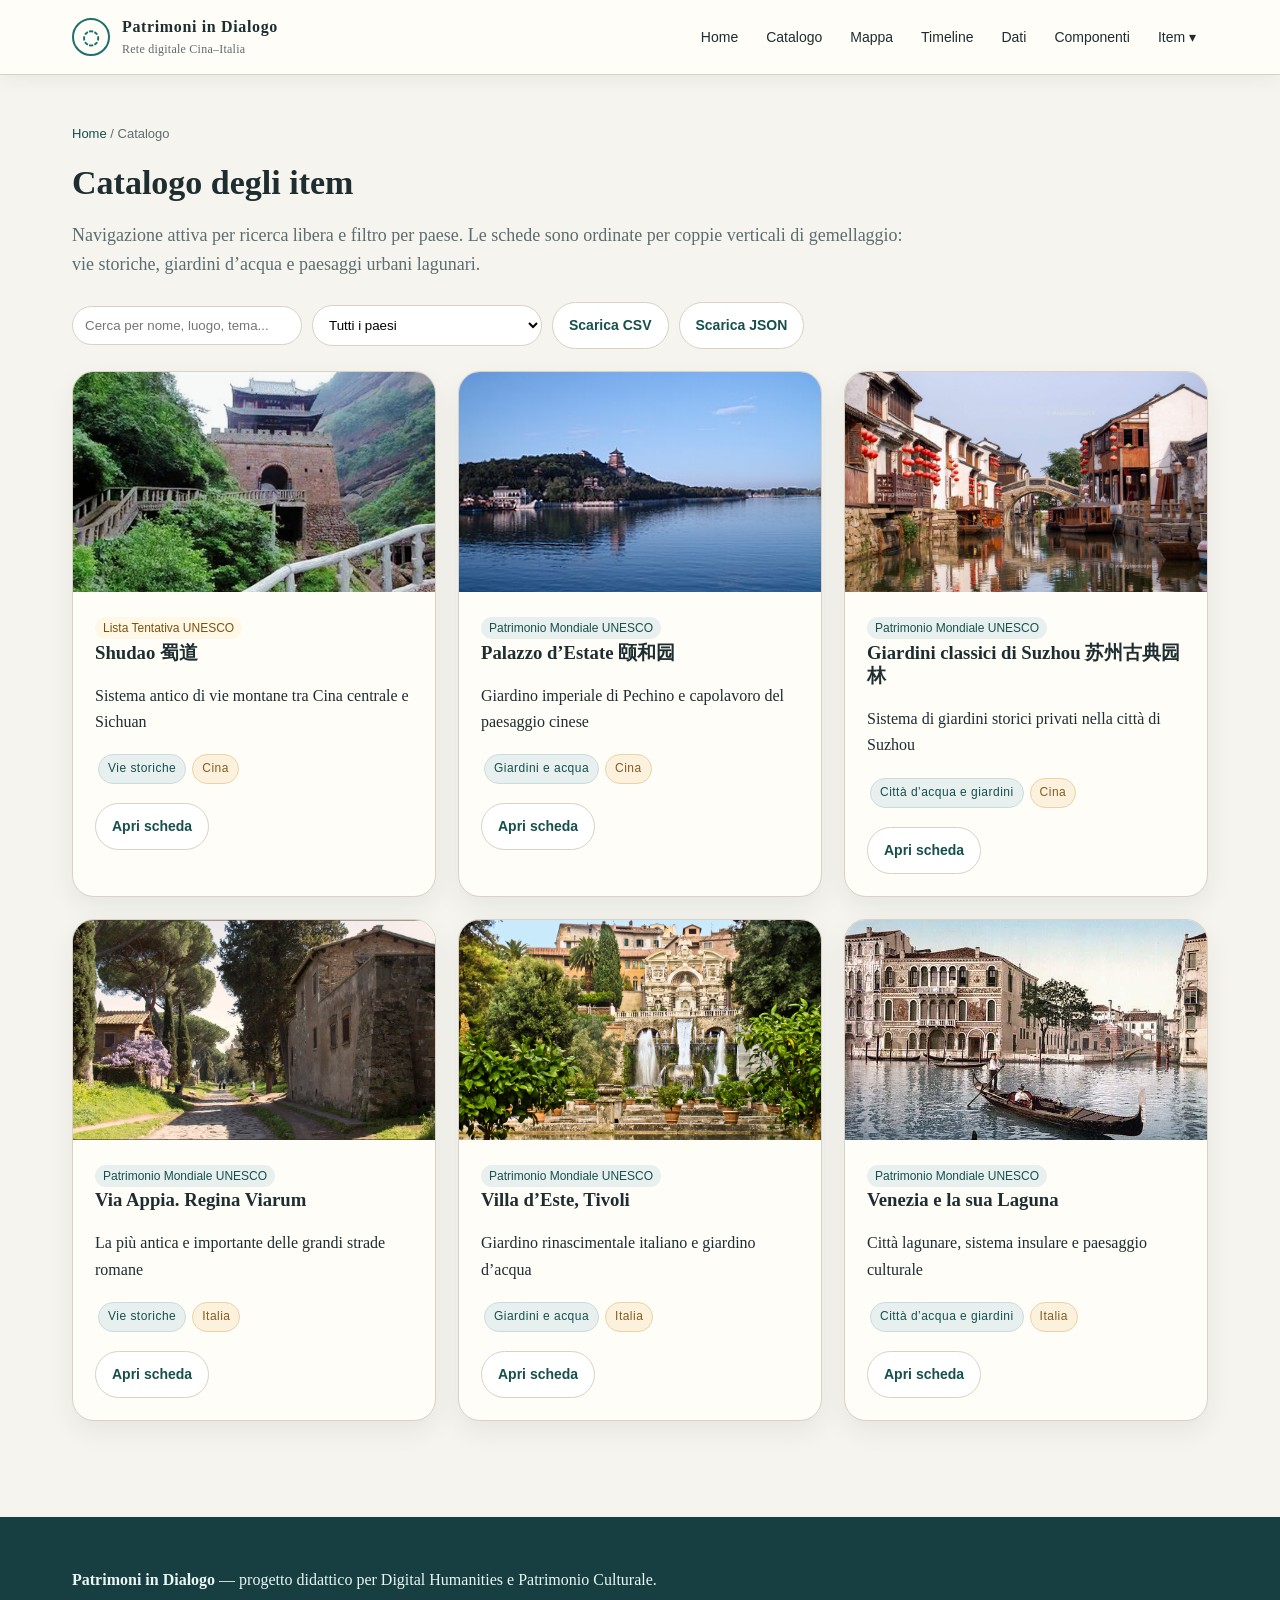
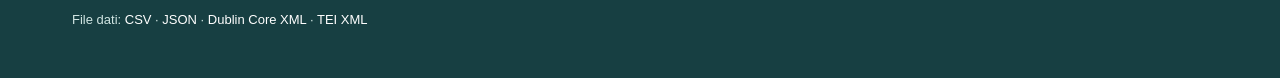
==== commit 8895b6e9: "Add files via upload revise positions of sites inHome" ====
--- a/catalogo.html
+++ b/catalogo.html
@@ -1,3 +1,3 @@
 <!DOCTYPE html><html lang="it"><head><meta charset="UTF-8"><meta name="viewport" content="width=device-width, initial-scale=1.0"><title>Catalogo | Patrimoni in Dialogo</title><meta name="description" content="Catalogo filtrabile degli item"><meta name="DC.title" content="Catalogo | Patrimoni in Dialogo"><meta name="DC.creator" content="Yalun Li"><meta name="DC.subject" content="Digital Humanities; Patrimonio culturale; UNESCO; Cina; Italia"><meta name="DC.description" content="Catalogo filtrabile degli item"><meta name="DC.language" content="it"><link rel="stylesheet" href="css/style.css"></head><body><a class="skip-link" href="#main">Salta al contenuto</a><header class="topbar"><nav class="nav" aria-label="Navigazione principale"><a class="brand" href="index.html"><span class="brand-mark">◌</span><span>Patrimoni in Dialogo<span class="brand-sub">Rete digitale Cina–Italia</span></span></a><button class="menu-toggle" onclick="toggleMenu()">Menu</button><div class="navlinks"><a href="index.html">Home</a><a href="catalogo.html">Catalogo</a><a href="mappa.html">Mappa</a><a href="timeline.html">Timeline</a><a href="dati.html">Dati</a><a href="componenti.html">Componenti</a><div class="dropdown"><button class="dropbtn">Item ▾</button><div class="dropdown-content"><a href="items/shudao.html">Shudao 蜀道</a><a href="items/via-appia.html">Via Appia. Regina Viarum</a><a href="items/yiheyuan.html">Palazzo d’Estate 颐和园</a><a href="items/villa-deste.html">Villa d’Este, Tivoli</a><a href="items/suzhou.html">Giardini classici di Suzhou 苏州古典园林</a><a href="items/venezia.html">Venezia e la sua Laguna</a></div></div></div></nav></header>
-<main id="main" class="container"><div class="breadcrumb"><a href="index.html">Home</a> / Catalogo</div><h1 class="section-title">Catalogo degli item</h1><p class="section-lead">Navigazione attiva per ricerca libera e filtro per paese. Le schede distinguono i siti già iscritti nella Lista del Patrimonio Mondiale e lo Shudao come Lista Tentativa.</p><div class="toolbar"><input id="searchInput" class="searchbox" oninput="filterCards()" placeholder="Cerca per nome, luogo, tema..."><select id="kindFilter" class="selectbox" onchange="filterCards()"><option value="all">Tutti i paesi</option><option value="Cina">Cina</option><option value="Italia">Italia</option></select><a class="btn light" href="data/items.csv">Scarica CSV</a><a class="btn light" href="data/items.json">Scarica JSON</a></div><div class="grid grid-3"><article class="card" data-card data-kind="Cina"><img class="site-img heritage-photo shudao-photo" src="img/shudao.jpg" alt="Fotografia: Shudao 蜀道"><div class="card-body"><span class="status-pill tentative">Lista Tentativa UNESCO</span><h3>Shudao 蜀道</h3><p>Sistema antico di vie montane tra Cina centrale e Sichuan</p><p><span class="tag">Vie storiche</span><span class="tag gold">Cina</span></p><a class="btn light" href="items/shudao.html">Apri scheda</a></div></article><article class="card" data-card data-kind="Italia"><img class="site-img heritage-photo via-appia-photo" src="img/via-appia.jpg" alt="Fotografia: Via Appia. Regina Viarum"><div class="card-body"><span class="status-pill inscribed">Patrimonio Mondiale UNESCO</span><h3>Via Appia. Regina Viarum</h3><p>La più antica e importante delle grandi strade romane</p><p><span class="tag">Vie storiche</span><span class="tag gold">Italia</span></p><a class="btn light" href="items/via-appia.html">Apri scheda</a></div></article><article class="card" data-card data-kind="Cina"><img class="site-img heritage-photo yiheyuan-photo" src="img/yiheyuan.jpg" alt="Fotografia: Palazzo d’Estate 颐和园"><div class="card-body"><span class="status-pill inscribed">Patrimonio Mondiale UNESCO</span><h3>Palazzo d’Estate 颐和园</h3><p>Giardino imperiale di Pechino e capolavoro del paesaggio cinese</p><p><span class="tag">Giardini e acqua</span><span class="tag gold">Cina</span></p><a class="btn light" href="items/yiheyuan.html">Apri scheda</a></div></article><article class="card" data-card data-kind="Italia"><img class="site-img heritage-photo villa-deste-photo" src="img/villa-deste.jpg" alt="Fotografia: Villa d’Este, Tivoli"><div class="card-body"><span class="status-pill inscribed">Patrimonio Mondiale UNESCO</span><h3>Villa d’Este, Tivoli</h3><p>Giardino rinascimentale italiano e giardino d’acqua</p><p><span class="tag">Giardini e acqua</span><span class="tag gold">Italia</span></p><a class="btn light" href="items/villa-deste.html">Apri scheda</a></div></article><article class="card" data-card data-kind="Cina"><img class="site-img heritage-photo suzhou-photo" src="img/suzhou.jpg" alt="Fotografia: Giardini classici di Suzhou 苏州古典园林"><div class="card-body"><span class="status-pill inscribed">Patrimonio Mondiale UNESCO</span><h3>Giardini classici di Suzhou 苏州古典园林</h3><p>Sistema di giardini storici privati nella città di Suzhou</p><p><span class="tag">Città d’acqua e giardini</span><span class="tag gold">Cina</span></p><a class="btn light" href="items/suzhou.html">Apri scheda</a></div></article><article class="card" data-card data-kind="Italia"><img class="site-img heritage-photo venezia-photo" src="img/venezia.jpg" alt="Fotografia: Venezia e la sua Laguna"><div class="card-body"><span class="status-pill inscribed">Patrimonio Mondiale UNESCO</span><h3>Venezia e la sua Laguna</h3><p>Città lagunare, sistema insulare e paesaggio culturale</p><p><span class="tag">Città d’acqua e giardini</span><span class="tag gold">Italia</span></p><a class="btn light" href="items/venezia.html">Apri scheda</a></div></article></div></main>
+<main id="main" class="container"><div class="breadcrumb"><a href="index.html">Home</a> / Catalogo</div><h1 class="section-title">Catalogo degli item</h1><p class="section-lead">Navigazione attiva per ricerca libera e filtro per paese. Le schede sono ordinate per coppie verticali di gemellaggio: vie storiche, giardini d’acqua e paesaggi urbani lagunari.</p><div class="toolbar"><input id="searchInput" class="searchbox" oninput="filterCards()" placeholder="Cerca per nome, luogo, tema..."><select id="kindFilter" class="selectbox" onchange="filterCards()"><option value="all">Tutti i paesi</option><option value="Cina">Cina</option><option value="Italia">Italia</option></select><a class="btn light" href="data/items.csv">Scarica CSV</a><a class="btn light" href="data/items.json">Scarica JSON</a></div><div class="grid grid-3"><article class="card" data-card data-kind="Cina"><img class="site-img heritage-photo shudao-photo" src="img/shudao.jpg" alt="Fotografia: Shudao 蜀道"><div class="card-body"><span class="status-pill tentative">Lista Tentativa UNESCO</span><h3>Shudao 蜀道</h3><p>Sistema antico di vie montane tra Cina centrale e Sichuan</p><p><span class="tag">Vie storiche</span><span class="tag gold">Cina</span></p><a class="btn light" href="items/shudao.html">Apri scheda</a></div></article><article class="card" data-card data-kind="Cina"><img class="site-img heritage-photo yiheyuan-photo" src="img/yiheyuan.jpg" alt="Fotografia: Palazzo d’Estate 颐和园"><div class="card-body"><span class="status-pill inscribed">Patrimonio Mondiale UNESCO</span><h3>Palazzo d’Estate 颐和园</h3><p>Giardino imperiale di Pechino e capolavoro del paesaggio cinese</p><p><span class="tag">Giardini e acqua</span><span class="tag gold">Cina</span></p><a class="btn light" href="items/yiheyuan.html">Apri scheda</a></div></article><article class="card" data-card data-kind="Cina"><img class="site-img heritage-photo suzhou-photo" src="img/suzhou.jpg" alt="Fotografia: Giardini classici di Suzhou 苏州古典园林"><div class="card-body"><span class="status-pill inscribed">Patrimonio Mondiale UNESCO</span><h3>Giardini classici di Suzhou 苏州古典园林</h3><p>Sistema di giardini storici privati nella città di Suzhou</p><p><span class="tag">Città d’acqua e giardini</span><span class="tag gold">Cina</span></p><a class="btn light" href="items/suzhou.html">Apri scheda</a></div></article><article class="card" data-card data-kind="Italia"><img class="site-img heritage-photo via-appia-photo" src="img/via-appia.jpg" alt="Fotografia: Via Appia. Regina Viarum"><div class="card-body"><span class="status-pill inscribed">Patrimonio Mondiale UNESCO</span><h3>Via Appia. Regina Viarum</h3><p>La più antica e importante delle grandi strade romane</p><p><span class="tag">Vie storiche</span><span class="tag gold">Italia</span></p><a class="btn light" href="items/via-appia.html">Apri scheda</a></div></article><article class="card" data-card data-kind="Italia"><img class="site-img heritage-photo villa-deste-photo" src="img/villa-deste.jpg" alt="Fotografia: Villa d’Este, Tivoli"><div class="card-body"><span class="status-pill inscribed">Patrimonio Mondiale UNESCO</span><h3>Villa d’Este, Tivoli</h3><p>Giardino rinascimentale italiano e giardino d’acqua</p><p><span class="tag">Giardini e acqua</span><span class="tag gold">Italia</span></p><a class="btn light" href="items/villa-deste.html">Apri scheda</a></div></article><article class="card" data-card data-kind="Italia"><img class="site-img heritage-photo venezia-photo" src="img/venezia.jpg" alt="Fotografia: Venezia e la sua Laguna"><div class="card-body"><span class="status-pill inscribed">Patrimonio Mondiale UNESCO</span><h3>Venezia e la sua Laguna</h3><p>Città lagunare, sistema insulare e paesaggio culturale</p><p><span class="tag">Città d’acqua e giardini</span><span class="tag gold">Italia</span></p><a class="btn light" href="items/venezia.html">Apri scheda</a></div></article></div></main>
 <button class="btn backtop" onclick="window.scrollTo({top:0,behavior:'smooth'})">↑ Top</button><footer class="footer"><div class="container"><p><strong>Patrimoni in Dialogo</strong> — progetto didattico per Digital Humanities e Patrimonio Culturale.</p><p class="small">File dati: <a href="data/items.csv">CSV</a> · <a href="data/items.json">JSON</a> · <a href="xml/metadata-dc.xml">Dublin Core XML</a> · <a href="xml/fonte-tei.xml">TEI XML</a></p></div></footer><script src="js/script.js"></script></body></html>
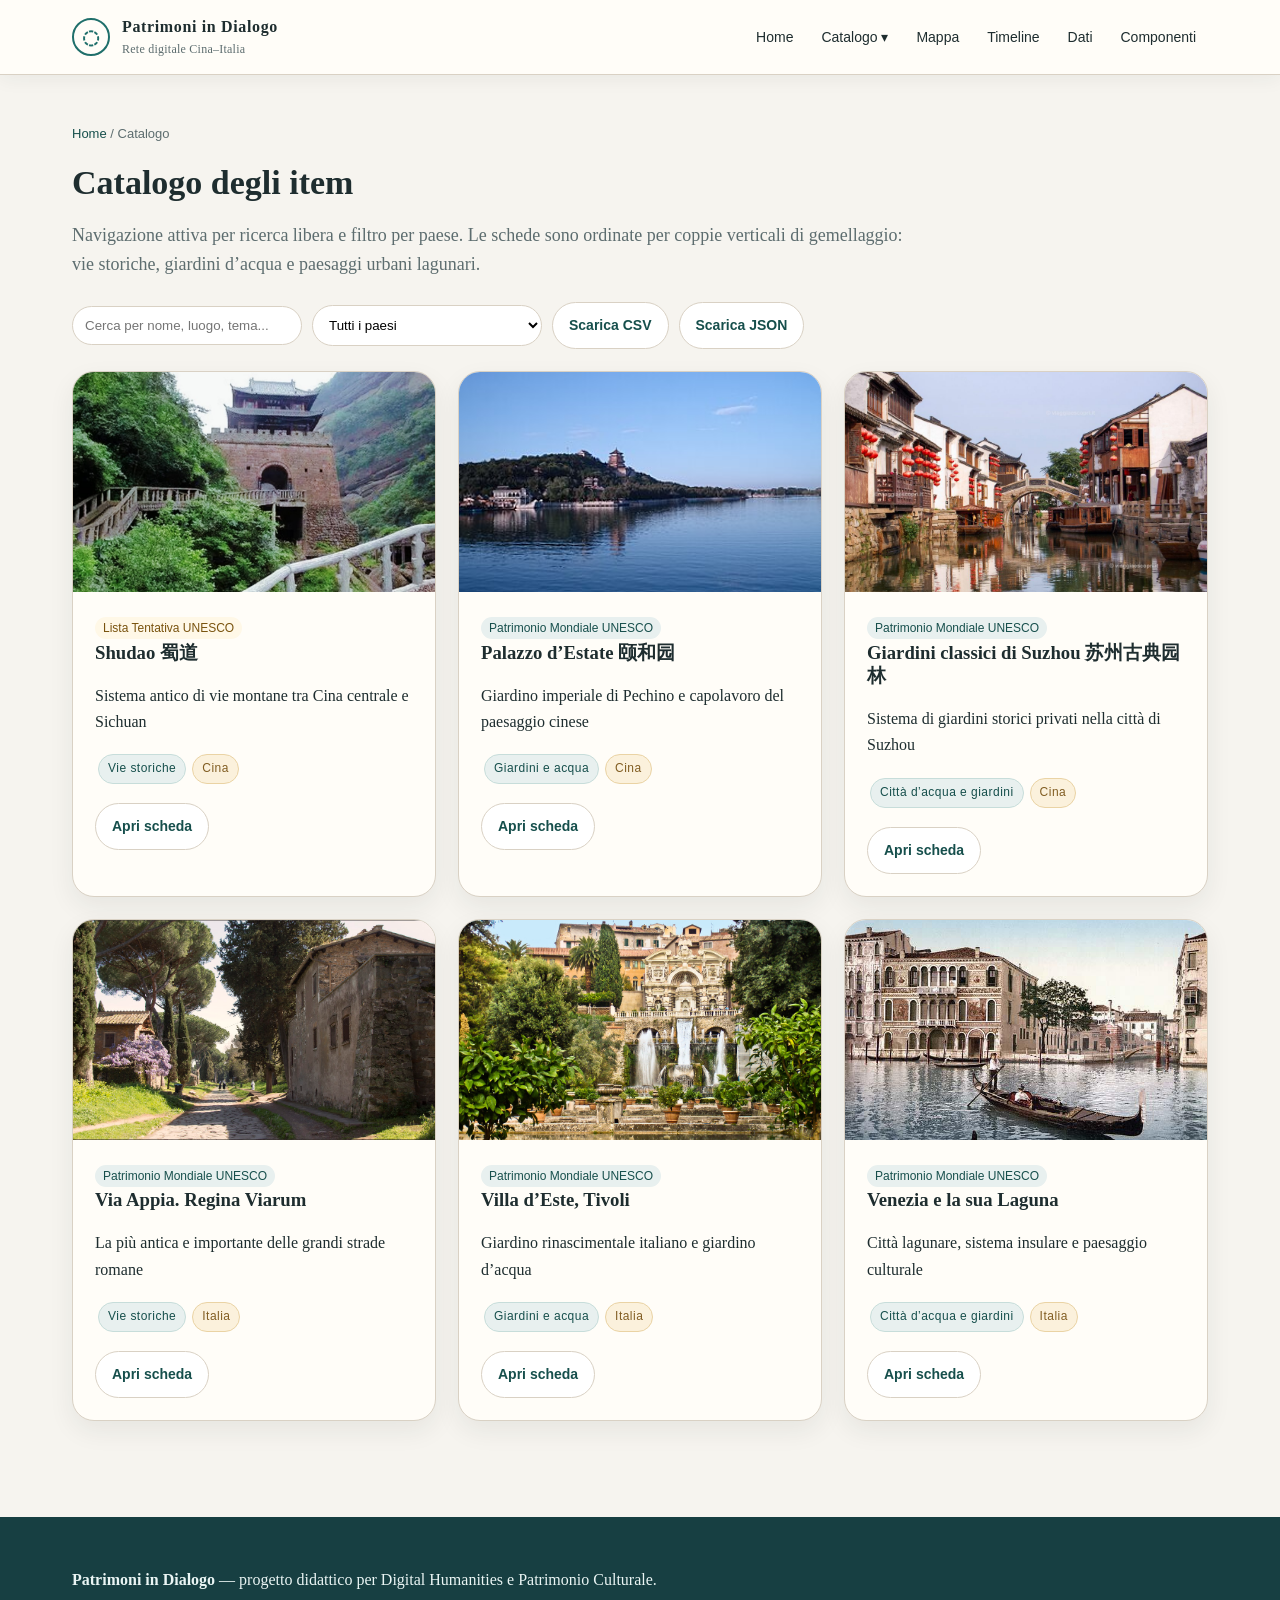
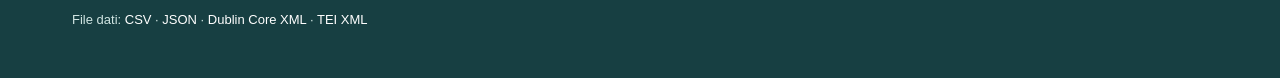
==== commit 9efc0851: "Add files via upload add catalog dropdown" ====
--- a/catalogo.html
+++ b/catalogo.html
@@ -1,3 +1,3 @@
-<!DOCTYPE html><html lang="it"><head><meta charset="UTF-8"><meta name="viewport" content="width=device-width, initial-scale=1.0"><title>Catalogo | Patrimoni in Dialogo</title><meta name="description" content="Catalogo filtrabile degli item"><meta name="DC.title" content="Catalogo | Patrimoni in Dialogo"><meta name="DC.creator" content="Yalun Li"><meta name="DC.subject" content="Digital Humanities; Patrimonio culturale; UNESCO; Cina; Italia"><meta name="DC.description" content="Catalogo filtrabile degli item"><meta name="DC.language" content="it"><link rel="stylesheet" href="css/style.css"></head><body><a class="skip-link" href="#main">Salta al contenuto</a><header class="topbar"><nav class="nav" aria-label="Navigazione principale"><a class="brand" href="index.html"><span class="brand-mark">◌</span><span>Patrimoni in Dialogo<span class="brand-sub">Rete digitale Cina–Italia</span></span></a><button class="menu-toggle" onclick="toggleMenu()">Menu</button><div class="navlinks"><a href="index.html">Home</a><a href="catalogo.html">Catalogo</a><a href="mappa.html">Mappa</a><a href="timeline.html">Timeline</a><a href="dati.html">Dati</a><a href="componenti.html">Componenti</a><div class="dropdown"><button class="dropbtn">Item ▾</button><div class="dropdown-content"><a href="items/shudao.html">Shudao 蜀道</a><a href="items/via-appia.html">Via Appia. Regina Viarum</a><a href="items/yiheyuan.html">Palazzo d’Estate 颐和园</a><a href="items/villa-deste.html">Villa d’Este, Tivoli</a><a href="items/suzhou.html">Giardini classici di Suzhou 苏州古典园林</a><a href="items/venezia.html">Venezia e la sua Laguna</a></div></div></div></nav></header>
+<!DOCTYPE html><html lang="it"><head><meta charset="UTF-8"><meta name="viewport" content="width=device-width, initial-scale=1.0"><title>Catalogo | Patrimoni in Dialogo</title><meta name="description" content="Catalogo filtrabile degli item"><meta name="DC.title" content="Catalogo | Patrimoni in Dialogo"><meta name="DC.creator" content="Yalun Li"><meta name="DC.subject" content="Digital Humanities; Patrimonio culturale; UNESCO; Cina; Italia"><meta name="DC.description" content="Catalogo filtrabile degli item"><meta name="DC.language" content="it"><link rel="stylesheet" href="css/style.css"></head><body><a class="skip-link" href="#main">Salta al contenuto</a><header class="topbar"><nav class="nav" aria-label="Navigazione principale"><a class="brand" href="index.html"><span class="brand-mark">◌</span><span>Patrimoni in Dialogo<span class="brand-sub">Rete digitale Cina–Italia</span></span></a><button class="menu-toggle" onclick="toggleMenu()">Menu</button><div class="navlinks"><a href="index.html">Home</a><div class="dropdown catalogo-dropdown"><a class="dropbtn catalogo-dropbtn" href="catalogo.html">Catalogo ▾</a><div class="dropdown-content"><a href="items/shudao.html">Shudao 蜀道</a><a href="items/via-appia.html">Via Appia. Regina Viarum</a><a href="items/yiheyuan.html">Palazzo d’Estate 颐和园</a><a href="items/villa-deste.html">Villa d’Este, Tivoli</a><a href="items/suzhou.html">Giardini classici di Suzhou 苏州古典园林</a><a href="items/venezia.html">Venezia e la sua Laguna</a></div></div><a href="mappa.html">Mappa</a><a href="timeline.html">Timeline</a><a href="dati.html">Dati</a><a href="componenti.html">Componenti</a></div></nav></header>
 <main id="main" class="container"><div class="breadcrumb"><a href="index.html">Home</a> / Catalogo</div><h1 class="section-title">Catalogo degli item</h1><p class="section-lead">Navigazione attiva per ricerca libera e filtro per paese. Le schede sono ordinate per coppie verticali di gemellaggio: vie storiche, giardini d’acqua e paesaggi urbani lagunari.</p><div class="toolbar"><input id="searchInput" class="searchbox" oninput="filterCards()" placeholder="Cerca per nome, luogo, tema..."><select id="kindFilter" class="selectbox" onchange="filterCards()"><option value="all">Tutti i paesi</option><option value="Cina">Cina</option><option value="Italia">Italia</option></select><a class="btn light" href="data/items.csv">Scarica CSV</a><a class="btn light" href="data/items.json">Scarica JSON</a></div><div class="grid grid-3"><article class="card" data-card data-kind="Cina"><img class="site-img heritage-photo shudao-photo" src="img/shudao.jpg" alt="Fotografia: Shudao 蜀道"><div class="card-body"><span class="status-pill tentative">Lista Tentativa UNESCO</span><h3>Shudao 蜀道</h3><p>Sistema antico di vie montane tra Cina centrale e Sichuan</p><p><span class="tag">Vie storiche</span><span class="tag gold">Cina</span></p><a class="btn light" href="items/shudao.html">Apri scheda</a></div></article><article class="card" data-card data-kind="Cina"><img class="site-img heritage-photo yiheyuan-photo" src="img/yiheyuan.jpg" alt="Fotografia: Palazzo d’Estate 颐和园"><div class="card-body"><span class="status-pill inscribed">Patrimonio Mondiale UNESCO</span><h3>Palazzo d’Estate 颐和园</h3><p>Giardino imperiale di Pechino e capolavoro del paesaggio cinese</p><p><span class="tag">Giardini e acqua</span><span class="tag gold">Cina</span></p><a class="btn light" href="items/yiheyuan.html">Apri scheda</a></div></article><article class="card" data-card data-kind="Cina"><img class="site-img heritage-photo suzhou-photo" src="img/suzhou.jpg" alt="Fotografia: Giardini classici di Suzhou 苏州古典园林"><div class="card-body"><span class="status-pill inscribed">Patrimonio Mondiale UNESCO</span><h3>Giardini classici di Suzhou 苏州古典园林</h3><p>Sistema di giardini storici privati nella città di Suzhou</p><p><span class="tag">Città d’acqua e giardini</span><span class="tag gold">Cina</span></p><a class="btn light" href="items/suzhou.html">Apri scheda</a></div></article><article class="card" data-card data-kind="Italia"><img class="site-img heritage-photo via-appia-photo" src="img/via-appia.jpg" alt="Fotografia: Via Appia. Regina Viarum"><div class="card-body"><span class="status-pill inscribed">Patrimonio Mondiale UNESCO</span><h3>Via Appia. Regina Viarum</h3><p>La più antica e importante delle grandi strade romane</p><p><span class="tag">Vie storiche</span><span class="tag gold">Italia</span></p><a class="btn light" href="items/via-appia.html">Apri scheda</a></div></article><article class="card" data-card data-kind="Italia"><img class="site-img heritage-photo villa-deste-photo" src="img/villa-deste.jpg" alt="Fotografia: Villa d’Este, Tivoli"><div class="card-body"><span class="status-pill inscribed">Patrimonio Mondiale UNESCO</span><h3>Villa d’Este, Tivoli</h3><p>Giardino rinascimentale italiano e giardino d’acqua</p><p><span class="tag">Giardini e acqua</span><span class="tag gold">Italia</span></p><a class="btn light" href="items/villa-deste.html">Apri scheda</a></div></article><article class="card" data-card data-kind="Italia"><img class="site-img heritage-photo venezia-photo" src="img/venezia.jpg" alt="Fotografia: Venezia e la sua Laguna"><div class="card-body"><span class="status-pill inscribed">Patrimonio Mondiale UNESCO</span><h3>Venezia e la sua Laguna</h3><p>Città lagunare, sistema insulare e paesaggio culturale</p><p><span class="tag">Città d’acqua e giardini</span><span class="tag gold">Italia</span></p><a class="btn light" href="items/venezia.html">Apri scheda</a></div></article></div></main>
 <button class="btn backtop" onclick="window.scrollTo({top:0,behavior:'smooth'})">↑ Top</button><footer class="footer"><div class="container"><p><strong>Patrimoni in Dialogo</strong> — progetto didattico per Digital Humanities e Patrimonio Culturale.</p><p class="small">File dati: <a href="data/items.csv">CSV</a> · <a href="data/items.json">JSON</a> · <a href="xml/metadata-dc.xml">Dublin Core XML</a> · <a href="xml/fonte-tei.xml">TEI XML</a></p></div></footer><script src="js/script.js"></script></body></html>
--- a/css/style.css
+++ b/css/style.css
@@ -39,3 +39,257 @@
   .card .heritage-photo{height:190px;}
   .slideshow .heritage-photo{height:300px;}
 }
+
+/* Mappa Leaflet interattiva dei gemellaggi Cina-Italia. */
+.interactive-map-section{position:relative;background:var(--paper);border:1px solid var(--line);border-radius:var(--radius);padding:18px;box-shadow:0 10px 26px rgba(30,45,47,.07);margin:24px 0 34px;}
+.map-panel-head{display:flex;justify-content:space-between;gap:18px;align-items:flex-start;margin:0 0 14px;}
+.map-panel-head h2{margin:0 0 4px;}
+.map-panel-head p{margin:0;color:var(--muted);}
+.map-legend{display:flex;flex-wrap:wrap;gap:10px;justify-content:flex-end;font-family:Arial,sans-serif;font-size:13px;min-width:280px;}
+.map-legend span{display:inline-flex;align-items:center;gap:6px;background:#f6f4ef;border:1px solid var(--line);border-radius:999px;padding:5px 9px;}
+.legend-star{font-style:normal;font-size:16px;line-height:1;}
+.china-star{color:var(--teal);}.italy-star{color:var(--red);}
+.legend-line{width:30px;height:0;border-top:3px dashed var(--gold);display:inline-block;}
+.heritage-map{width:100%;height:620px;border-radius:18px;border:1px solid var(--line);overflow:hidden;background:#e8f0ef;box-shadow:inset 0 0 0 1px rgba(255,255,255,.7);transform:translate(var(--mx,0),var(--my,0));transition:transform .08s linear;}
+.heritage-star-icon{background:transparent;border:0;text-align:center;font-size:30px;line-height:30px;text-shadow:0 2px 7px rgba(0,0,0,.36),0 0 2px #fff;filter:drop-shadow(0 2px 4px rgba(0,0,0,.25));transition:transform .16s ease, filter .16s ease;}
+.heritage-star-icon:hover{transform:scale(1.28);filter:drop-shadow(0 6px 9px rgba(0,0,0,.35));}
+.heritage-star-icon.china{color:var(--teal);}
+.heritage-star-icon.italy{color:var(--red);}
+.floating-map-card{position:fixed;z-index:1200;pointer-events:none;width:310px;background:rgba(255,253,248,.97);border:1px solid var(--line);border-left:5px solid var(--gold);box-shadow:var(--shadow);border-radius:16px;padding:13px 15px;opacity:0;transform:translateY(6px);transition:opacity .13s ease,transform .13s ease;font-family:Arial,sans-serif;}
+.floating-map-card.visible{opacity:1;transform:translateY(0);}
+.floating-map-card strong{display:block;font-family:Georgia,'Times New Roman',serif;font-size:18px;line-height:1.2;color:var(--ink);}
+.floating-map-card span{display:block;color:var(--teal-dark);font-size:12px;margin-top:4px;}
+.floating-map-card em{display:block;color:var(--muted);font-size:12px;margin-top:8px;font-style:normal;}
+.floating-map-card p{font-size:13px;margin:8px 0 0;color:var(--ink);}
+.popup-card h3{margin:0 0 8px;font-size:20px;line-height:1.2;}.popup-card p{margin:6px 0;}.leaflet-popup-content{font-family:Arial,sans-serif;line-height:1.45;}.leaflet-popup-content .btn{padding:7px 10px;font-size:12px;margin-top:4px;}
+.map-help{margin:11px 2px 0;}.pair-summary{margin-top:32px;}.pair-card{border-top:5px solid var(--gold);}
+@media(max-width:850px){.map-panel-head{flex-direction:column}.map-legend{justify-content:flex-start;min-width:0}.heritage-map{height:520px}.floating-map-card{display:none}.interactive-map-section{padding:12px}}
+
+/* Versione corretta della mappa: SVG locale, fluida, completa e senza tasselli esterni. */
+.fast-map-section .heritage-map{display:none;}
+.svg-map-shell{position:relative;width:100%;border-radius:18px;border:1px solid var(--line);overflow:hidden;background:#e8f0ef;box-shadow:inset 0 0 0 1px rgba(255,255,255,.7);}
+.svg-heritage-map{display:block;width:100%;height:auto;min-height:480px;transform:translate(var(--mx,0),var(--my,0));transition:transform .08s linear;}
+.map-grid path{stroke:#c4d5d1;stroke-width:1;fill:none;}
+.continent-shapes path{stroke:#c9bda9;stroke-width:1;}
+.map-area-label{font-family:Georgia,'Times New Roman',serif;font-weight:bold;font-size:34px;}
+.italy-label{fill:var(--red);}.china-label{fill:var(--teal);}
+.map-caption-svg{font-family:Arial,sans-serif;font-size:13px;fill:#687b7c;text-anchor:middle;}
+.pair-curve{fill:none;stroke:var(--gold);stroke-width:4;stroke-dasharray:8 7;stroke-linecap:round;opacity:.86;cursor:pointer;transition:stroke-width .15s ease,opacity .15s ease;}
+.pair-curve:hover{stroke-width:6;opacity:1;}
+.svg-site{cursor:pointer;outline:none;}
+.svg-site text{font-family:Arial,sans-serif;font-size:31px;text-anchor:middle;dominant-baseline:middle;paint-order:stroke;stroke:#fffdfa;stroke-width:4px;filter:drop-shadow(0 3px 4px rgba(0,0,0,.28));transition:font-size .15s ease,filter .15s ease;}
+.svg-site.china text{fill:var(--teal);}.svg-site.italy text{fill:var(--red);}
+.svg-site:hover text,.svg-site:focus text{font-size:42px;filter:drop-shadow(0 6px 9px rgba(0,0,0,.35));}
+.map-info-card{position:absolute;right:18px;bottom:18px;width:min(365px,calc(100% - 36px));background:rgba(255,253,248,.98);border:1px solid var(--line);border-left:5px solid var(--teal);border-radius:18px;box-shadow:var(--shadow);padding:18px;opacity:0;transform:translateY(12px);pointer-events:none;transition:opacity .16s ease,transform .16s ease;}
+.map-info-card.visible{opacity:1;transform:translateY(0);pointer-events:auto;}
+.map-info-card h3{margin:0 34px 10px 0;line-height:1.2;}
+.map-info-card p{margin:7px 0;}
+.map-info-close{position:absolute;right:12px;top:10px;border:0;background:#f3efe7;border-radius:50%;width:30px;height:30px;font-size:20px;cursor:pointer;color:var(--muted);}
+.map-info-close:hover{background:#e8f0ef;color:var(--ink);}
+@media(max-width:850px){.svg-heritage-map{min-height:360px}.map-area-label{font-size:28px}.map-info-card{position:relative;right:auto;bottom:auto;width:auto;margin:12px;opacity:1;transform:none;display:none}.map-info-card.visible{display:block}.svg-site text{font-size:27px}.svg-site:hover text,.svg-site:focus text{font-size:34px}}
+
+/* Mappa eurasiatica corretta: base cartografica locale + overlay interattivo. */
+.real-map-shell{background:#dcebed;}
+.real-heritage-map image{filter:saturate(.92) contrast(1.03);}
+.real-heritage-map .pair-curve{stroke:#b8893b;stroke-width:4.2;stroke-dasharray:9 7;stroke-linecap:round;opacity:.92;}
+.real-heritage-map .pair-curve:hover{stroke-width:6;opacity:1;}
+.real-heritage-map .svg-site text{font-size:30px;stroke:#fffdfa;stroke-width:4.2px;paint-order:stroke;}
+.real-heritage-map .svg-site:hover text,.real-heritage-map .svg-site:focus text{font-size:39px;}
+.detailed-maps{margin-top:36px;}
+.detailed-maps .section-lead{margin-bottom:22px;}
+@media(max-width:850px){.real-heritage-map .svg-site text{font-size:28px}.real-heritage-map .svg-site:hover text,.real-heritage-map .svg-site:focus text{font-size:36px}}
+
+
+/* --- Mappa: cornice più compatta attorno alla carta eurasiatica --- */
+.real-map-shell {
+  padding: 0 !important;
+  background: #dfeff0 !important;
+  overflow: hidden !important;
+}
+
+.real-heritage-map {
+  display: block !important;
+  width: 100% !important;
+  height: auto !important;
+  margin: 0 !important;
+  transform: translate(var(--mx, 0), var(--my, 0));
+  transition: transform .18s ease-out;
+}
+
+/* Sposta la carta verso l'alto: elimina il grande spazio azzurro superiore. */
+.real-heritage-map image {
+  transform: translateY(-72px);
+}
+
+/* Mantiene la didascalia nella fascia azzurra inferiore, ma più compatta. */
+.real-heritage-map .map-caption-svg {
+  transform: translateY(-52px);
+}
+
+@media (min-width: 769px) {
+  .real-map-shell {
+    max-height: 548px;
+  }
+}
+
+
+
+/* --- Allinea stelle, curve e etichette alla carta spostata verso l'alto --- */
+.real-heritage-map .pair-lines,
+.real-heritage-map .map-sites,
+.real-heritage-map .map-area-label {
+  transform: translateY(-72px);
+}
+
+
+
+/* --- Riduce ulteriormente la fascia azzurra inferiore sotto la carta --- */
+.real-heritage-map .map-caption-svg {
+  transform: translateY(-96px) !important;
+}
+
+@media (min-width: 769px) {
+  .real-map-shell {
+    max-height: 500px !important;
+  }
+}
+
+
+
+/* --- Ulteriore riduzione della fascia azzurra inferiore --- */
+.real-heritage-map .map-caption-svg {
+  transform: translateY(-108px) !important;
+}
+
+@media (min-width: 769px) {
+  .real-map-shell {
+    max-height: 460px !important;
+  }
+}
+
+
+
+/* Home: sezione sul contesto del gemellaggio */
+.eyebrow-section{font-family:Arial,sans-serif;text-transform:uppercase;letter-spacing:.16em;font-size:12px;color:var(--teal-dark);margin-bottom:8px;}
+.gemellaggio-context{display:block;}
+.context-heading{max-width:980px;margin-bottom:20px;}
+.context-layout{display:grid;grid-template-columns:minmax(0,1.02fr) minmax(340px,.98fr);gap:24px;align-items:start;}
+.context-copy .card-body{padding:24px;}
+.context-pill{display:inline-flex;align-items:center;gap:6px;background:#e8f0ef;color:var(--teal-dark);border:1px solid #c7ddda;border-radius:999px;padding:6px 11px;font-family:Arial,sans-serif;font-size:12px;font-weight:700;letter-spacing:.04em;margin-bottom:10px;}
+.milestone-list{display:grid;gap:14px;margin:18px 0 18px;}
+.milestone{display:grid;grid-template-columns:auto 1fr;gap:14px;padding:14px 0;border-top:1px solid #ece5d8;}
+.milestone:first-child{border-top:0;padding-top:4px;}
+.milestone-year{display:inline-flex;align-items:center;justify-content:center;min-width:78px;height:36px;padding:0 10px;border-radius:999px;background:#fbf1dc;color:#815d22;border:1px solid #ead3a4;font-family:Arial,sans-serif;font-size:12px;font-weight:700;letter-spacing:.04em;}
+.milestone h3{margin:0 0 4px;font-size:20px;line-height:1.2;}
+.milestone p{margin:0;color:var(--muted);}
+.context-note{margin-top:16px;}
+.institutional-slideshow{position:relative;overflow:hidden;}
+.institutional-slideshow .slide{display:none;}
+.institutional-slideshow .slide.active{display:block;}
+.institutional-photo{height:360px;aspect-ratio:auto;object-fit:cover;object-position:center center;background:#d9d1c4;}
+.institutional-slideshow .slide-caption{padding:18px 20px 20px;}
+.institutional-slideshow .slide-caption h3{margin:6px 0 8px;font-size:27px;line-height:1.16;}
+.institutional-slideshow .slide-caption p{margin:0 0 8px;}
+.slide-topline{display:flex;flex-wrap:wrap;gap:6px;margin-bottom:6px;}
+.slide-dots{display:flex;justify-content:center;gap:8px;padding:0 0 18px;}
+.slide-dots .dot{width:10px;height:10px;border-radius:50%;border:0;background:#d8d3c8;cursor:pointer;}
+.slide-dots .dot.active{background:var(--teal);transform:scale(1.12);}
+.institutional-slideshow .slide-controls{top:35%;padding:0 12px;}
+.institutional-slideshow .slide-controls button{box-shadow:0 6px 18px rgba(30,45,47,.16);}
+ .context-media-column{display:grid;gap:18px;align-items:start;}
+.context-illustration{overflow:hidden;background:linear-gradient(180deg,#fffdf8 0%,#f8f4ea 100%);}
+.context-illustration .card-body{padding:18px;}
+.context-illustration-img{display:block;width:100%;height:auto;max-height:360px;object-fit:contain;margin:0 auto;}
+@media(max-width:980px){.context-layout{grid-template-columns:1fr;}.institutional-photo{height:320px;}}
+@media(max-width:850px){.milestone{grid-template-columns:1fr;gap:10px;}.milestone-year{width:max-content;}.institutional-photo{height:250px;}.institutional-slideshow .slide-caption h3{font-size:22px;}}
+
+
+/* Timeline page: cronologia integrata */
+.timeline-page .timeline-hero{margin-bottom:22px;border-left:6px solid var(--teal);}
+.timeline-page .timeline-method{margin-bottom:30px;background:linear-gradient(135deg,#fffdf8 0%,#fff8e7 100%);}
+.timeline-page .timeline-method .card-body{display:flex;align-items:center;gap:12px;flex-wrap:wrap;}
+.timeline-page .timeline-method h2{width:100%;margin:0 0 2px;}
+.timeline-page .timeline-method p{width:100%;max-width:960px;margin:0 0 8px;color:var(--muted);}
+.timeline-legend{display:flex;flex-wrap:wrap;gap:10px;margin-top:18px;font-family:Arial,sans-serif;font-size:13px;}
+.timeline-legend span{display:inline-flex;align-items:center;gap:7px;background:#f6f4ef;border:1px solid var(--line);border-radius:999px;padding:6px 10px;}
+.legend-dot{width:11px;height:11px;border-radius:50%;display:inline-block;}
+.tag-heritage{background:var(--teal);}
+.tag-relation{background:var(--red);}
+.tag-forum{background:var(--gold);}
+.tag-event{background:#6b6f8f;}
+.chrono{position:relative;margin:34px 0 36px;padding-left:150px;}
+.chrono::before{content:"";position:absolute;left:72px;top:0;bottom:0;width:4px;background:linear-gradient(to bottom,var(--teal),var(--gold),var(--red));border-radius:999px;}
+.chrono-item{position:relative;margin:0 0 28px;}
+.chrono-item::before{content:"";position:absolute;left:-88px;top:28px;width:20px;height:20px;border-radius:50%;background:var(--paper);border:5px solid var(--teal);box-shadow:0 0 0 6px var(--bg);}
+.chrono-item.relation-node::before{border-color:var(--red);}
+.chrono-item.forum-node::before{border-color:var(--gold);}
+.chrono-item.event-node::before{border-color:#6b6f8f;}
+.chrono-date{position:absolute;left:-150px;top:20px;width:92px;text-align:center;background:var(--paper);border:1px solid var(--line);border-radius:999px;padding:9px 10px;font-family:Arial,sans-serif;font-weight:800;color:var(--teal-dark);box-shadow:0 8px 20px rgba(30,45,47,.07);}
+.chrono-content{overflow:visible;}
+.chrono-content .card-body{padding:24px 26px;}
+.chrono-content h2{margin:8px 0 8px;font-size:25px;line-height:1.2;}
+.timeline-tags{display:flex;gap:6px;flex-wrap:wrap;margin-bottom:8px;}
+.linked-items{background:#f6f4ef;border-left:4px solid var(--gold);border-radius:12px;padding:10px 12px;margin-top:12px;}
+.node-actions{display:flex;gap:8px;flex-wrap:wrap;align-items:center;margin-top:14px;}
+.source-link{font-family:Arial,sans-serif;font-size:13px;font-weight:700;border-bottom:1px solid currentColor;}
+.featured-node{border-color:#d9bd7e;box-shadow:0 14px 34px rgba(184,137,59,.16);}
+.timeline-note{border-left:6px solid var(--gold);margin-top:26px;}
+@media(max-width:850px){
+  .chrono{padding-left:0;margin-top:24px;}
+  .chrono::before{left:13px;}
+  .chrono-item{padding-left:42px;}
+  .chrono-item::before{left:3px;top:26px;width:16px;height:16px;border-width:4px;box-shadow:0 0 0 5px var(--bg);}
+  .chrono-date{position:static;width:max-content;margin-bottom:10px;text-align:left;}
+  .chrono-content h2{font-size:21px;}
+  .chrono-content .card-body{padding:20px;}
+}
+
+.context-actions{margin-top:16px;}
+
+
+/* Context illustration: immagine decorativa senza card aggiuntiva */
+.context-illustration {
+  margin: 10px 0 0 !important;
+  padding: 0 !important;
+  border: 0 !important;
+  box-shadow: none !important;
+  background: transparent !important;
+  overflow: visible !important;
+}
+
+.context-illustration-img {
+  display: block !important;
+  width: 100% !important;
+  max-width: 620px !important;
+  height: auto !important;
+  max-height: 390px !important;
+  object-fit: contain !important;
+  margin: 0 auto !important;
+  border: 0 !important;
+  border-radius: 0 !important;
+  box-shadow: none !important;
+  background: transparent !important;
+}
+
+
+
+/* Catalogo dropdown nella navbar */
+.catalogo-dropdown {
+  position: relative;
+}
+
+.catalogo-dropbtn {
+  display: inline-flex;
+  align-items: center;
+  gap: 4px;
+  text-decoration: none;
+}
+
+.catalogo-dropdown .dropdown-content {
+  min-width: 280px;
+}
+
+.catalogo-dropdown:hover .dropdown-content,
+.catalogo-dropdown:focus-within .dropdown-content {
+  display: block;
+}
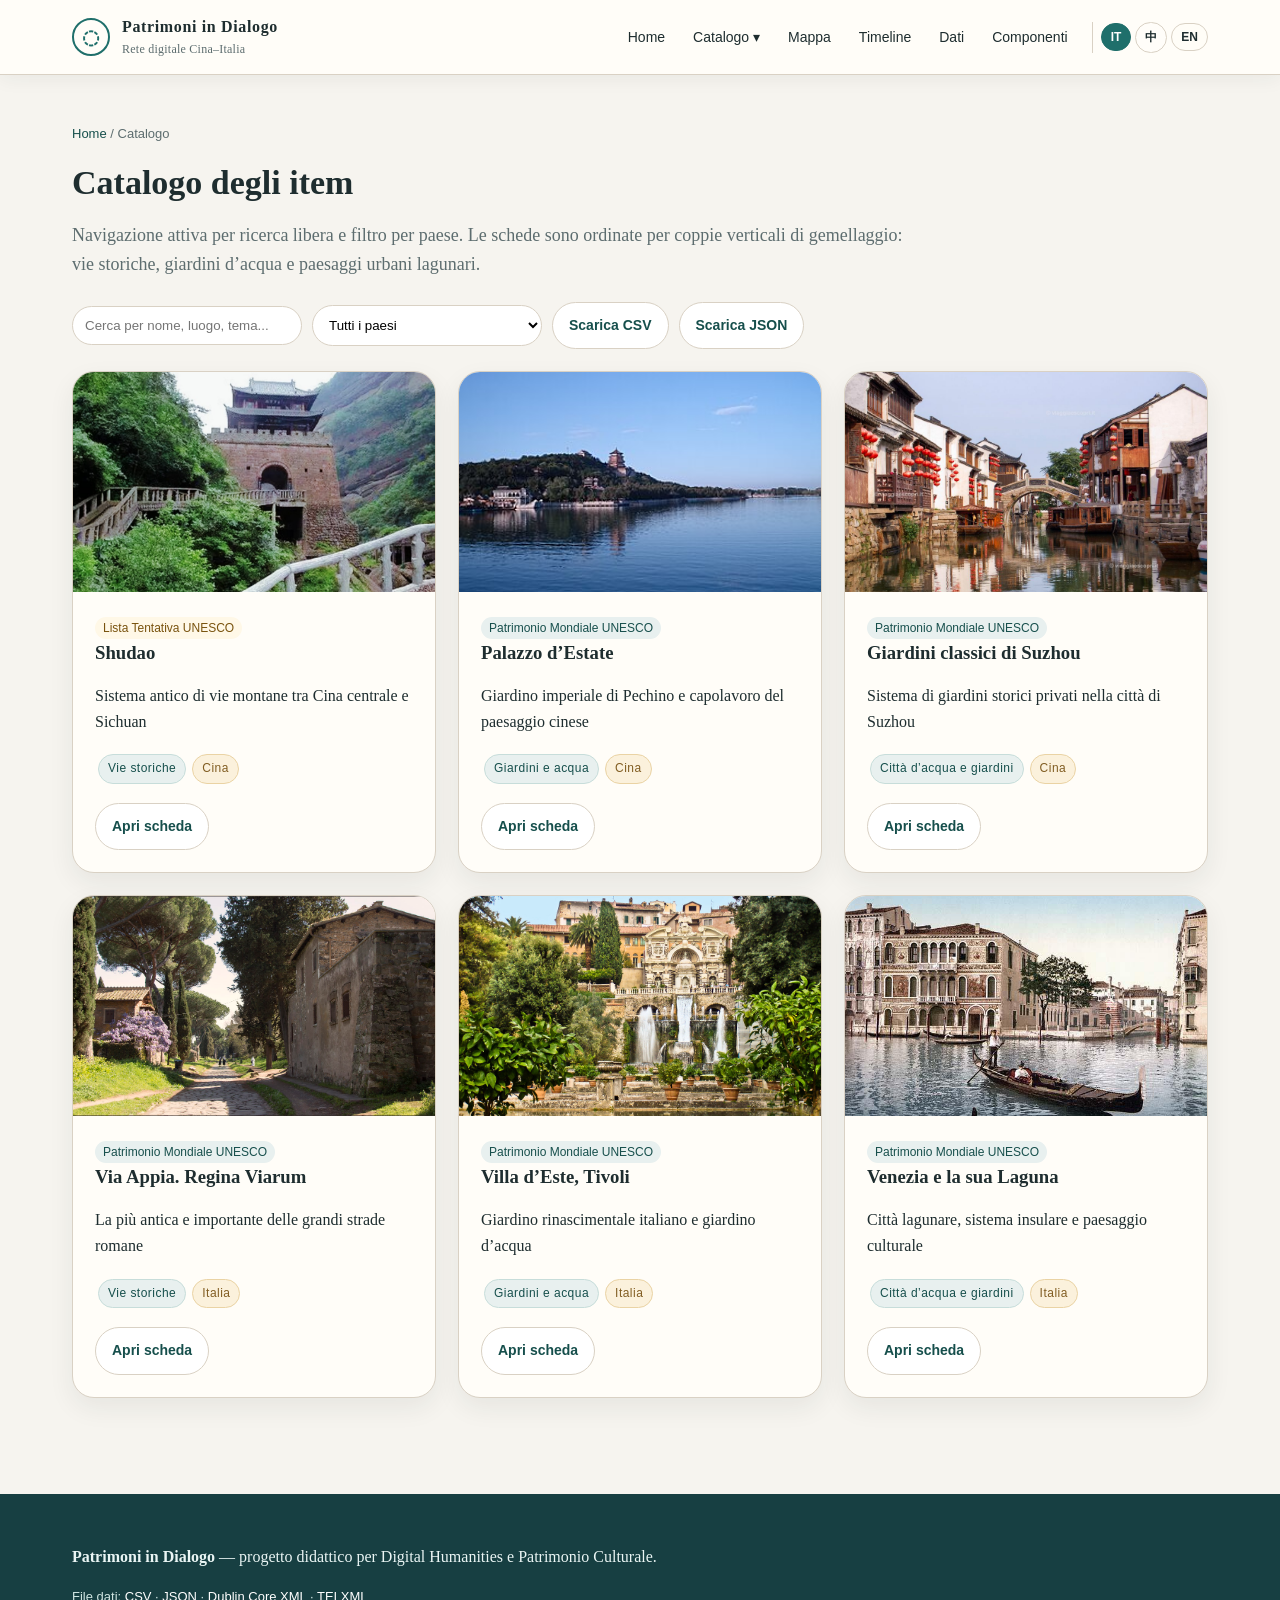
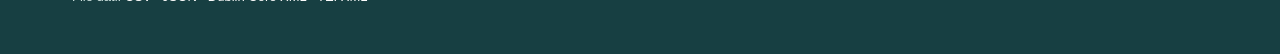
==== commit d6c7fe9a: "Add files via upload keep language clean" ====
--- a/catalogo.html
+++ b/catalogo.html
@@ -1,3 +1,3 @@
-<!DOCTYPE html><html lang="it"><head><meta charset="UTF-8"><meta name="viewport" content="width=device-width, initial-scale=1.0"><title>Catalogo | Patrimoni in Dialogo</title><meta name="description" content="Catalogo filtrabile degli item"><meta name="DC.title" content="Catalogo | Patrimoni in Dialogo"><meta name="DC.creator" content="Yalun Li"><meta name="DC.subject" content="Digital Humanities; Patrimonio culturale; UNESCO; Cina; Italia"><meta name="DC.description" content="Catalogo filtrabile degli item"><meta name="DC.language" content="it"><link rel="stylesheet" href="css/style.css"></head><body><a class="skip-link" href="#main">Salta al contenuto</a><header class="topbar"><nav class="nav" aria-label="Navigazione principale"><a class="brand" href="index.html"><span class="brand-mark">◌</span><span>Patrimoni in Dialogo<span class="brand-sub">Rete digitale Cina–Italia</span></span></a><button class="menu-toggle" onclick="toggleMenu()">Menu</button><div class="navlinks"><a href="index.html">Home</a><div class="dropdown catalogo-dropdown"><a class="dropbtn catalogo-dropbtn" href="catalogo.html">Catalogo ▾</a><div class="dropdown-content"><a href="items/shudao.html">Shudao 蜀道</a><a href="items/via-appia.html">Via Appia. Regina Viarum</a><a href="items/yiheyuan.html">Palazzo d’Estate 颐和园</a><a href="items/villa-deste.html">Villa d’Este, Tivoli</a><a href="items/suzhou.html">Giardini classici di Suzhou 苏州古典园林</a><a href="items/venezia.html">Venezia e la sua Laguna</a></div></div><a href="mappa.html">Mappa</a><a href="timeline.html">Timeline</a><a href="dati.html">Dati</a><a href="componenti.html">Componenti</a></div></nav></header>
-<main id="main" class="container"><div class="breadcrumb"><a href="index.html">Home</a> / Catalogo</div><h1 class="section-title">Catalogo degli item</h1><p class="section-lead">Navigazione attiva per ricerca libera e filtro per paese. Le schede sono ordinate per coppie verticali di gemellaggio: vie storiche, giardini d’acqua e paesaggi urbani lagunari.</p><div class="toolbar"><input id="searchInput" class="searchbox" oninput="filterCards()" placeholder="Cerca per nome, luogo, tema..."><select id="kindFilter" class="selectbox" onchange="filterCards()"><option value="all">Tutti i paesi</option><option value="Cina">Cina</option><option value="Italia">Italia</option></select><a class="btn light" href="data/items.csv">Scarica CSV</a><a class="btn light" href="data/items.json">Scarica JSON</a></div><div class="grid grid-3"><article class="card" data-card data-kind="Cina"><img class="site-img heritage-photo shudao-photo" src="img/shudao.jpg" alt="Fotografia: Shudao 蜀道"><div class="card-body"><span class="status-pill tentative">Lista Tentativa UNESCO</span><h3>Shudao 蜀道</h3><p>Sistema antico di vie montane tra Cina centrale e Sichuan</p><p><span class="tag">Vie storiche</span><span class="tag gold">Cina</span></p><a class="btn light" href="items/shudao.html">Apri scheda</a></div></article><article class="card" data-card data-kind="Cina"><img class="site-img heritage-photo yiheyuan-photo" src="img/yiheyuan.jpg" alt="Fotografia: Palazzo d’Estate 颐和园"><div class="card-body"><span class="status-pill inscribed">Patrimonio Mondiale UNESCO</span><h3>Palazzo d’Estate 颐和园</h3><p>Giardino imperiale di Pechino e capolavoro del paesaggio cinese</p><p><span class="tag">Giardini e acqua</span><span class="tag gold">Cina</span></p><a class="btn light" href="items/yiheyuan.html">Apri scheda</a></div></article><article class="card" data-card data-kind="Cina"><img class="site-img heritage-photo suzhou-photo" src="img/suzhou.jpg" alt="Fotografia: Giardini classici di Suzhou 苏州古典园林"><div class="card-body"><span class="status-pill inscribed">Patrimonio Mondiale UNESCO</span><h3>Giardini classici di Suzhou 苏州古典园林</h3><p>Sistema di giardini storici privati nella città di Suzhou</p><p><span class="tag">Città d’acqua e giardini</span><span class="tag gold">Cina</span></p><a class="btn light" href="items/suzhou.html">Apri scheda</a></div></article><article class="card" data-card data-kind="Italia"><img class="site-img heritage-photo via-appia-photo" src="img/via-appia.jpg" alt="Fotografia: Via Appia. Regina Viarum"><div class="card-body"><span class="status-pill inscribed">Patrimonio Mondiale UNESCO</span><h3>Via Appia. Regina Viarum</h3><p>La più antica e importante delle grandi strade romane</p><p><span class="tag">Vie storiche</span><span class="tag gold">Italia</span></p><a class="btn light" href="items/via-appia.html">Apri scheda</a></div></article><article class="card" data-card data-kind="Italia"><img class="site-img heritage-photo villa-deste-photo" src="img/villa-deste.jpg" alt="Fotografia: Villa d’Este, Tivoli"><div class="card-body"><span class="status-pill inscribed">Patrimonio Mondiale UNESCO</span><h3>Villa d’Este, Tivoli</h3><p>Giardino rinascimentale italiano e giardino d’acqua</p><p><span class="tag">Giardini e acqua</span><span class="tag gold">Italia</span></p><a class="btn light" href="items/villa-deste.html">Apri scheda</a></div></article><article class="card" data-card data-kind="Italia"><img class="site-img heritage-photo venezia-photo" src="img/venezia.jpg" alt="Fotografia: Venezia e la sua Laguna"><div class="card-body"><span class="status-pill inscribed">Patrimonio Mondiale UNESCO</span><h3>Venezia e la sua Laguna</h3><p>Città lagunare, sistema insulare e paesaggio culturale</p><p><span class="tag">Città d’acqua e giardini</span><span class="tag gold">Italia</span></p><a class="btn light" href="items/venezia.html">Apri scheda</a></div></article></div></main>
+<!DOCTYPE html><html lang="it"><head><meta charset="UTF-8"><meta name="viewport" content="width=device-width, initial-scale=1.0"><title>Catalogo | Patrimoni in Dialogo</title><meta name="description" content="Catalogo filtrabile degli item"><meta name="DC.title" content="Catalogo | Patrimoni in Dialogo"><meta name="DC.creator" content="Yalun Li"><meta name="DC.subject" content="Digital Humanities; Patrimonio culturale; UNESCO; Cina; Italia"><meta name="DC.description" content="Catalogo filtrabile degli item"><meta name="DC.language" content="it"><link rel="stylesheet" href="css/style.css"></head><body><a class="skip-link" href="#main">Salta al contenuto</a><header class="topbar"><nav class="nav" aria-label="Navigazione principale"><a class="brand" href="index.html"><span class="brand-mark">◌</span><span>Patrimoni in Dialogo<span class="brand-sub">Rete digitale Cina–Italia</span></span></a><button class="menu-toggle" onclick="toggleMenu()">Menu</button><div class="navlinks"><a href="index.html">Home</a><div class="dropdown catalogo-dropdown"><a class="dropbtn catalogo-dropbtn" href="catalogo.html">Catalogo ▾</a><div class="dropdown-content"><a href="items/shudao.html">Shudao</a><a href="items/via-appia.html">Via Appia. Regina Viarum</a><a href="items/yiheyuan.html">Palazzo d’Estate</a><a href="items/villa-deste.html">Villa d’Este, Tivoli</a><a href="items/suzhou.html">Giardini classici di Suzhou</a><a href="items/venezia.html">Venezia e la sua Laguna</a></div></div><a href="mappa.html">Mappa</a><a href="timeline.html">Timeline</a><a href="dati.html">Dati</a><a href="componenti.html">Componenti</a></div></nav></header>
+<main id="main" class="container"><div class="breadcrumb"><a href="index.html">Home</a> / Catalogo</div><h1 class="section-title">Catalogo degli item</h1><p class="section-lead">Navigazione attiva per ricerca libera e filtro per paese. Le schede sono ordinate per coppie verticali di gemellaggio: vie storiche, giardini d’acqua e paesaggi urbani lagunari.</p><div class="toolbar"><input id="searchInput" class="searchbox" oninput="filterCards()" placeholder="Cerca per nome, luogo, tema..."><select id="kindFilter" class="selectbox" onchange="filterCards()"><option value="all">Tutti i paesi</option><option value="Cina">Cina</option><option value="Italia">Italia</option></select><a class="btn light" href="data/items.csv">Scarica CSV</a><a class="btn light" href="data/items.json">Scarica JSON</a></div><div class="grid grid-3"><article class="card" data-card data-kind="Cina"><img class="site-img heritage-photo shudao-photo" src="img/shudao.jpg" alt="Fotografia: Shudao"><div class="card-body"><span class="status-pill tentative">Lista Tentativa UNESCO</span><h3>Shudao</h3><p>Sistema antico di vie montane tra Cina centrale e Sichuan</p><p><span class="tag">Vie storiche</span><span class="tag gold">Cina</span></p><a class="btn light" href="items/shudao.html">Apri scheda</a></div></article><article class="card" data-card data-kind="Cina"><img class="site-img heritage-photo yiheyuan-photo" src="img/yiheyuan.jpg" alt="Fotografia: Palazzo d’Estate"><div class="card-body"><span class="status-pill inscribed">Patrimonio Mondiale UNESCO</span><h3>Palazzo d’Estate</h3><p>Giardino imperiale di Pechino e capolavoro del paesaggio cinese</p><p><span class="tag">Giardini e acqua</span><span class="tag gold">Cina</span></p><a class="btn light" href="items/yiheyuan.html">Apri scheda</a></div></article><article class="card" data-card data-kind="Cina"><img class="site-img heritage-photo suzhou-photo" src="img/suzhou.jpg" alt="Fotografia: Giardini classici di Suzhou"><div class="card-body"><span class="status-pill inscribed">Patrimonio Mondiale UNESCO</span><h3>Giardini classici di Suzhou</h3><p>Sistema di giardini storici privati nella città di Suzhou</p><p><span class="tag">Città d’acqua e giardini</span><span class="tag gold">Cina</span></p><a class="btn light" href="items/suzhou.html">Apri scheda</a></div></article><article class="card" data-card data-kind="Italia"><img class="site-img heritage-photo via-appia-photo" src="img/via-appia.jpg" alt="Fotografia: Via Appia. Regina Viarum"><div class="card-body"><span class="status-pill inscribed">Patrimonio Mondiale UNESCO</span><h3>Via Appia. Regina Viarum</h3><p>La più antica e importante delle grandi strade romane</p><p><span class="tag">Vie storiche</span><span class="tag gold">Italia</span></p><a class="btn light" href="items/via-appia.html">Apri scheda</a></div></article><article class="card" data-card data-kind="Italia"><img class="site-img heritage-photo villa-deste-photo" src="img/villa-deste.jpg" alt="Fotografia: Villa d’Este, Tivoli"><div class="card-body"><span class="status-pill inscribed">Patrimonio Mondiale UNESCO</span><h3>Villa d’Este, Tivoli</h3><p>Giardino rinascimentale italiano e giardino d’acqua</p><p><span class="tag">Giardini e acqua</span><span class="tag gold">Italia</span></p><a class="btn light" href="items/villa-deste.html">Apri scheda</a></div></article><article class="card" data-card data-kind="Italia"><img class="site-img heritage-photo venezia-photo" src="img/venezia.jpg" alt="Fotografia: Venezia e la sua Laguna"><div class="card-body"><span class="status-pill inscribed">Patrimonio Mondiale UNESCO</span><h3>Venezia e la sua Laguna</h3><p>Città lagunare, sistema insulare e paesaggio culturale</p><p><span class="tag">Città d’acqua e giardini</span><span class="tag gold">Italia</span></p><a class="btn light" href="items/venezia.html">Apri scheda</a></div></article></div></main>
 <button class="btn backtop" onclick="window.scrollTo({top:0,behavior:'smooth'})">↑ Top</button><footer class="footer"><div class="container"><p><strong>Patrimoni in Dialogo</strong> — progetto didattico per Digital Humanities e Patrimonio Culturale.</p><p class="small">File dati: <a href="data/items.csv">CSV</a> · <a href="data/items.json">JSON</a> · <a href="xml/metadata-dc.xml">Dublin Core XML</a> · <a href="xml/fonte-tei.xml">TEI XML</a></p></div></footer><script src="js/script.js"></script></body></html>
--- a/css/style.css
+++ b/css/style.css
@@ -293,3 +293,42 @@
 .catalogo-dropdown:focus-within .dropdown-content {
   display: block;
 }
+
+
+/* Trilingual language selector */
+.language-switcher {
+  display: inline-flex;
+  align-items: center;
+  gap: 4px;
+  margin-left: 8px;
+  padding-left: 8px;
+  border-left: 1px solid var(--line);
+}
+
+.lang-btn {
+  border: 1px solid var(--line);
+  background: rgba(255, 253, 248, .88);
+  color: var(--ink);
+  border-radius: 999px;
+  padding: 6px 9px;
+  font-family: Arial, sans-serif;
+  font-size: 12px;
+  font-weight: 700;
+  cursor: pointer;
+  transition: background .15s ease, color .15s ease, border-color .15s ease;
+}
+
+.lang-btn:hover,
+.lang-btn.active {
+  background: var(--teal);
+  color: white;
+  border-color: var(--teal);
+}
+
+@media (max-width:850px) {
+  .language-switcher {
+    margin: 8px 0 0;
+    padding-left: 0;
+    border-left: 0;
+  }
+}
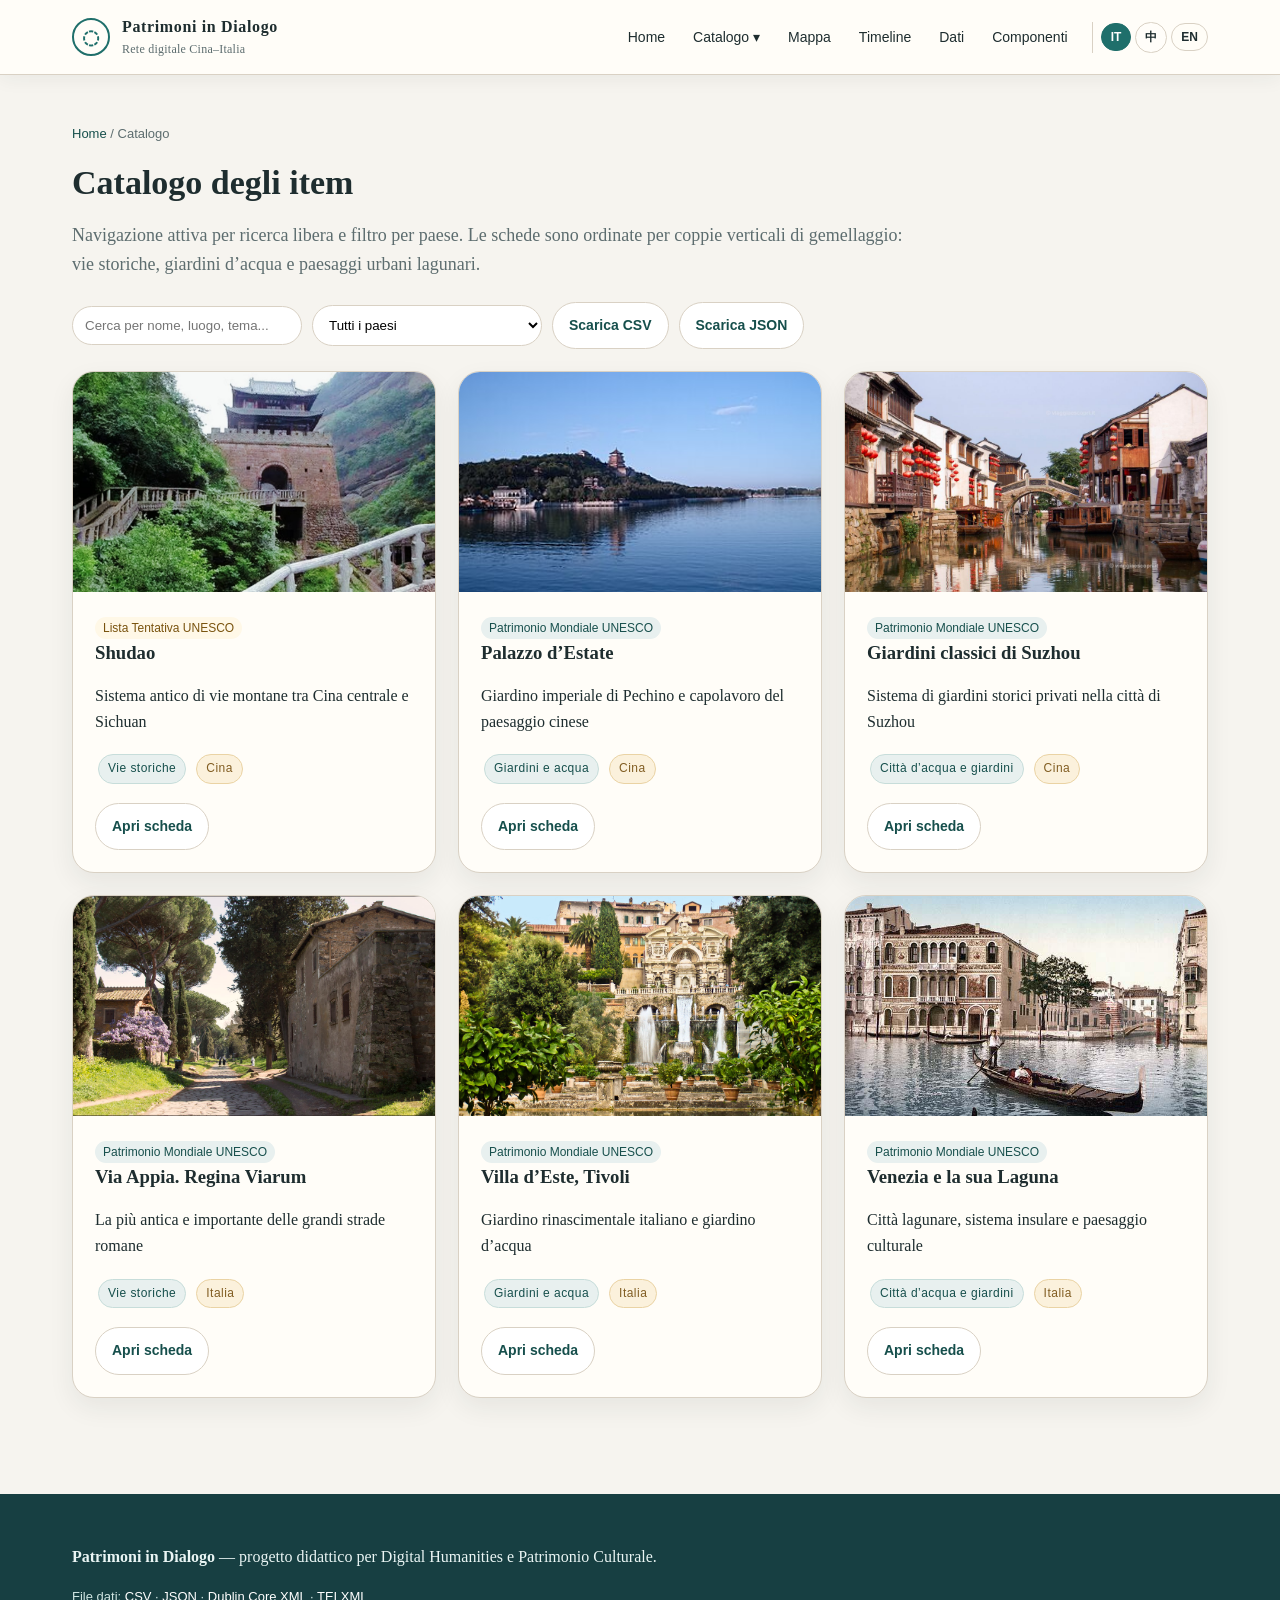
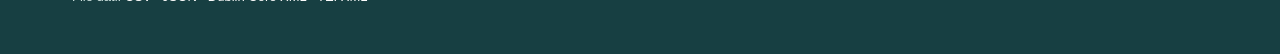
==== commit 4f5422f2: "Add files via upload FinalEdition" ====
--- a/catalogo.html
+++ b/catalogo.html
@@ -1,3 +1,252 @@
-<!DOCTYPE html><html lang="it"><head><meta charset="UTF-8"><meta name="viewport" content="width=device-width, initial-scale=1.0"><title>Catalogo | Patrimoni in Dialogo</title><meta name="description" content="Catalogo filtrabile degli item"><meta name="DC.title" content="Catalogo | Patrimoni in Dialogo"><meta name="DC.creator" content="Yalun Li"><meta name="DC.subject" content="Digital Humanities; Patrimonio culturale; UNESCO; Cina; Italia"><meta name="DC.description" content="Catalogo filtrabile degli item"><meta name="DC.language" content="it"><link rel="stylesheet" href="css/style.css"></head><body><a class="skip-link" href="#main">Salta al contenuto</a><header class="topbar"><nav class="nav" aria-label="Navigazione principale"><a class="brand" href="index.html"><span class="brand-mark">◌</span><span>Patrimoni in Dialogo<span class="brand-sub">Rete digitale Cina–Italia</span></span></a><button class="menu-toggle" onclick="toggleMenu()">Menu</button><div class="navlinks"><a href="index.html">Home</a><div class="dropdown catalogo-dropdown"><a class="dropbtn catalogo-dropbtn" href="catalogo.html">Catalogo ▾</a><div class="dropdown-content"><a href="items/shudao.html">Shudao</a><a href="items/via-appia.html">Via Appia. Regina Viarum</a><a href="items/yiheyuan.html">Palazzo d’Estate</a><a href="items/villa-deste.html">Villa d’Este, Tivoli</a><a href="items/suzhou.html">Giardini classici di Suzhou</a><a href="items/venezia.html">Venezia e la sua Laguna</a></div></div><a href="mappa.html">Mappa</a><a href="timeline.html">Timeline</a><a href="dati.html">Dati</a><a href="componenti.html">Componenti</a></div></nav></header>
-<main id="main" class="container"><div class="breadcrumb"><a href="index.html">Home</a> / Catalogo</div><h1 class="section-title">Catalogo degli item</h1><p class="section-lead">Navigazione attiva per ricerca libera e filtro per paese. Le schede sono ordinate per coppie verticali di gemellaggio: vie storiche, giardini d’acqua e paesaggi urbani lagunari.</p><div class="toolbar"><input id="searchInput" class="searchbox" oninput="filterCards()" placeholder="Cerca per nome, luogo, tema..."><select id="kindFilter" class="selectbox" onchange="filterCards()"><option value="all">Tutti i paesi</option><option value="Cina">Cina</option><option value="Italia">Italia</option></select><a class="btn light" href="data/items.csv">Scarica CSV</a><a class="btn light" href="data/items.json">Scarica JSON</a></div><div class="grid grid-3"><article class="card" data-card data-kind="Cina"><img class="site-img heritage-photo shudao-photo" src="img/shudao.jpg" alt="Fotografia: Shudao"><div class="card-body"><span class="status-pill tentative">Lista Tentativa UNESCO</span><h3>Shudao</h3><p>Sistema antico di vie montane tra Cina centrale e Sichuan</p><p><span class="tag">Vie storiche</span><span class="tag gold">Cina</span></p><a class="btn light" href="items/shudao.html">Apri scheda</a></div></article><article class="card" data-card data-kind="Cina"><img class="site-img heritage-photo yiheyuan-photo" src="img/yiheyuan.jpg" alt="Fotografia: Palazzo d’Estate"><div class="card-body"><span class="status-pill inscribed">Patrimonio Mondiale UNESCO</span><h3>Palazzo d’Estate</h3><p>Giardino imperiale di Pechino e capolavoro del paesaggio cinese</p><p><span class="tag">Giardini e acqua</span><span class="tag gold">Cina</span></p><a class="btn light" href="items/yiheyuan.html">Apri scheda</a></div></article><article class="card" data-card data-kind="Cina"><img class="site-img heritage-photo suzhou-photo" src="img/suzhou.jpg" alt="Fotografia: Giardini classici di Suzhou"><div class="card-body"><span class="status-pill inscribed">Patrimonio Mondiale UNESCO</span><h3>Giardini classici di Suzhou</h3><p>Sistema di giardini storici privati nella città di Suzhou</p><p><span class="tag">Città d’acqua e giardini</span><span class="tag gold">Cina</span></p><a class="btn light" href="items/suzhou.html">Apri scheda</a></div></article><article class="card" data-card data-kind="Italia"><img class="site-img heritage-photo via-appia-photo" src="img/via-appia.jpg" alt="Fotografia: Via Appia. Regina Viarum"><div class="card-body"><span class="status-pill inscribed">Patrimonio Mondiale UNESCO</span><h3>Via Appia. Regina Viarum</h3><p>La più antica e importante delle grandi strade romane</p><p><span class="tag">Vie storiche</span><span class="tag gold">Italia</span></p><a class="btn light" href="items/via-appia.html">Apri scheda</a></div></article><article class="card" data-card data-kind="Italia"><img class="site-img heritage-photo villa-deste-photo" src="img/villa-deste.jpg" alt="Fotografia: Villa d’Este, Tivoli"><div class="card-body"><span class="status-pill inscribed">Patrimonio Mondiale UNESCO</span><h3>Villa d’Este, Tivoli</h3><p>Giardino rinascimentale italiano e giardino d’acqua</p><p><span class="tag">Giardini e acqua</span><span class="tag gold">Italia</span></p><a class="btn light" href="items/villa-deste.html">Apri scheda</a></div></article><article class="card" data-card data-kind="Italia"><img class="site-img heritage-photo venezia-photo" src="img/venezia.jpg" alt="Fotografia: Venezia e la sua Laguna"><div class="card-body"><span class="status-pill inscribed">Patrimonio Mondiale UNESCO</span><h3>Venezia e la sua Laguna</h3><p>Città lagunare, sistema insulare e paesaggio culturale</p><p><span class="tag">Città d’acqua e giardini</span><span class="tag gold">Italia</span></p><a class="btn light" href="items/venezia.html">Apri scheda</a></div></article></div></main>
-<button class="btn backtop" onclick="window.scrollTo({top:0,behavior:'smooth'})">↑ Top</button><footer class="footer"><div class="container"><p><strong>Patrimoni in Dialogo</strong> — progetto didattico per Digital Humanities e Patrimonio Culturale.</p><p class="small">File dati: <a href="data/items.csv">CSV</a> · <a href="data/items.json">JSON</a> · <a href="xml/metadata-dc.xml">Dublin Core XML</a> · <a href="xml/fonte-tei.xml">TEI XML</a></p></div></footer><script src="js/script.js"></script></body></html>+<!DOCTYPE html>
+<html lang="it">
+  <head>
+    <meta charset="UTF-8">
+    <meta name="viewport" content="width=device-width, initial-scale=1.0">
+    <title>Catalogo | Patrimoni in Dialogo</title>
+
+    <meta name="description" content="Catalogo filtrabile degli item">
+    <meta name="DC.title" content="Catalogo | Patrimoni in Dialogo">
+    <meta name="DC.creator" content="Yalun Li">
+    <meta name="DC.subject" content="Digital Humanities; Patrimonio culturale; UNESCO; Cina; Italia">
+    <meta name="DC.description" content="Catalogo filtrabile degli item">
+    <meta name="DC.language" content="it">
+
+    <link rel="stylesheet" href="css/style.css">
+  </head>
+
+  <body>
+    <a class="skip-link" href="#main">Salta al contenuto</a>
+
+    <header class="topbar">
+      <nav class="nav" aria-label="Navigazione principale">
+        <a class="brand" href="index.html">
+          <span class="brand-mark">◌</span>
+          <span>
+            Patrimoni in Dialogo
+            <span class="brand-sub">Rete digitale Cina–Italia</span>
+          </span>
+        </a>
+
+        <button class="menu-toggle" onclick="toggleMenu()">Menu</button>
+
+        <div class="navlinks">
+          <a href="index.html">Home</a>
+
+          <div class="dropdown catalogo-dropdown">
+            <a class="dropbtn catalogo-dropbtn" href="catalogo.html">Catalogo ▾</a>
+
+            <div class="dropdown-content">
+              <a href="items/shudao.html">Shudao</a>
+              <a href="items/via-appia.html">Via Appia. Regina Viarum</a>
+              <a href="items/yiheyuan.html">Palazzo d’Estate</a>
+              <a href="items/villa-deste.html">Villa d’Este, Tivoli</a>
+              <a href="items/suzhou.html">Giardini classici di Suzhou</a>
+              <a href="items/venezia.html">Venezia e la sua Laguna</a>
+            </div>
+          </div>
+
+          <a href="mappa.html">Mappa</a>
+          <a href="timeline.html">Timeline</a>
+          <a href="dati.html">Dati</a>
+          <a href="componenti.html">Componenti</a>
+        </div>
+      </nav>
+    </header>
+
+    <main id="main" class="container">
+      <div class="breadcrumb">
+        <a href="index.html">Home</a> / Catalogo
+      </div>
+
+      <h1 class="section-title">Catalogo degli item</h1>
+
+      <p class="section-lead">
+        Navigazione attiva per ricerca libera e filtro per paese.
+        Le schede sono ordinate per coppie verticali di gemellaggio:
+        vie storiche, giardini d’acqua e paesaggi urbani lagunari.
+      </p>
+
+      <div class="toolbar">
+        <input
+          id="searchInput"
+          class="searchbox"
+          oninput="filterCards()"
+          placeholder="Cerca per nome, luogo, tema..."
+        >
+
+        <select id="kindFilter" class="selectbox" onchange="filterCards()">
+          <option value="all">Tutti i paesi</option>
+          <option value="Cina">Cina</option>
+          <option value="Italia">Italia</option>
+        </select>
+
+        <a class="btn light" href="data/items.csv">Scarica CSV</a>
+        <a class="btn light" href="data/items.json">Scarica JSON</a>
+      </div>
+
+      <div class="grid grid-3">
+        <article class="card" data-card data-kind="Cina">
+          <img
+            class="site-img heritage-photo shudao-photo"
+            src="img/shudao.jpg"
+            alt="Fotografia: Shudao"
+          >
+
+          <div class="card-body">
+            <span class="status-pill tentative">Lista Tentativa UNESCO</span>
+
+            <h3>Shudao</h3>
+
+            <p>Sistema antico di vie montane tra Cina centrale e Sichuan</p>
+
+            <p>
+              <span class="tag">Vie storiche</span>
+              <span class="tag gold">Cina</span>
+            </p>
+
+            <a class="btn light" href="items/shudao.html">Apri scheda</a>
+          </div>
+        </article>
+
+        <article class="card" data-card data-kind="Cina">
+          <img
+            class="site-img heritage-photo yiheyuan-photo"
+            src="img/yiheyuan.jpg"
+            alt="Fotografia: Palazzo d’Estate"
+          >
+
+          <div class="card-body">
+            <span class="status-pill inscribed">Patrimonio Mondiale UNESCO</span>
+
+            <h3>Palazzo d’Estate</h3>
+
+            <p>Giardino imperiale di Pechino e capolavoro del paesaggio cinese</p>
+
+            <p>
+              <span class="tag">Giardini e acqua</span>
+              <span class="tag gold">Cina</span>
+            </p>
+
+            <a class="btn light" href="items/yiheyuan.html">Apri scheda</a>
+          </div>
+        </article>
+
+        <article class="card" data-card data-kind="Cina">
+          <img
+            class="site-img heritage-photo suzhou-photo"
+            src="img/suzhou.jpg"
+            alt="Fotografia: Giardini classici di Suzhou"
+          >
+
+          <div class="card-body">
+            <span class="status-pill inscribed">Patrimonio Mondiale UNESCO</span>
+
+            <h3>Giardini classici di Suzhou</h3>
+
+            <p>Sistema di giardini storici privati nella città di Suzhou</p>
+
+            <p>
+              <span class="tag">Città d’acqua e giardini</span>
+              <span class="tag gold">Cina</span>
+            </p>
+
+            <a class="btn light" href="items/suzhou.html">Apri scheda</a>
+          </div>
+        </article>
+
+        <article class="card" data-card data-kind="Italia">
+          <img
+            class="site-img heritage-photo via-appia-photo"
+            src="img/via-appia.jpg"
+            alt="Fotografia: Via Appia. Regina Viarum"
+          >
+
+          <div class="card-body">
+            <span class="status-pill inscribed">Patrimonio Mondiale UNESCO</span>
+
+            <h3>Via Appia. Regina Viarum</h3>
+
+            <p>La più antica e importante delle grandi strade romane</p>
+
+            <p>
+              <span class="tag">Vie storiche</span>
+              <span class="tag gold">Italia</span>
+            </p>
+
+            <a class="btn light" href="items/via-appia.html">Apri scheda</a>
+          </div>
+        </article>
+
+        <article class="card" data-card data-kind="Italia">
+          <img
+            class="site-img heritage-photo villa-deste-photo"
+            src="img/villa-deste.jpg"
+            alt="Fotografia: Villa d’Este, Tivoli"
+          >
+
+          <div class="card-body">
+            <span class="status-pill inscribed">Patrimonio Mondiale UNESCO</span>
+
+            <h3>Villa d’Este, Tivoli</h3>
+
+            <p>Giardino rinascimentale italiano e giardino d’acqua</p>
+
+            <p>
+              <span class="tag">Giardini e acqua</span>
+              <span class="tag gold">Italia</span>
+            </p>
+
+            <a class="btn light" href="items/villa-deste.html">Apri scheda</a>
+          </div>
+        </article>
+
+        <article class="card" data-card data-kind="Italia">
+          <img
+            class="site-img heritage-photo venezia-photo"
+            src="img/venezia.jpg"
+            alt="Fotografia: Venezia e la sua Laguna"
+          >
+
+          <div class="card-body">
+            <span class="status-pill inscribed">Patrimonio Mondiale UNESCO</span>
+
+            <h3>Venezia e la sua Laguna</h3>
+
+            <p>Città lagunare, sistema insulare e paesaggio culturale</p>
+
+            <p>
+              <span class="tag">Città d’acqua e giardini</span>
+              <span class="tag gold">Italia</span>
+            </p>
+
+            <a class="btn light" href="items/venezia.html">Apri scheda</a>
+          </div>
+        </article>
+      </div>
+    </main>
+
+    <button class="btn backtop" onclick="window.scrollTo({top:0,behavior:'smooth'})">
+      ↑ Top
+    </button>
+
+    <footer class="footer">
+      <div class="container">
+        <p>
+          <strong>Patrimoni in Dialogo</strong>
+          — progetto didattico per Digital Humanities e Patrimonio Culturale.
+        </p>
+
+        <p class="small">
+          File dati:
+          <a href="data/items.csv">CSV</a> ·
+          <a href="data/items.json">JSON</a> ·
+          <a href="xml/metadata-dc.xml">Dublin Core XML</a> ·
+          <a href="xml/fonte-tei.xml">TEI XML</a>
+        </p>
+      </div>
+    </footer>
+
+    <script src="js/script.js"></script>
+  </body>
+</html>
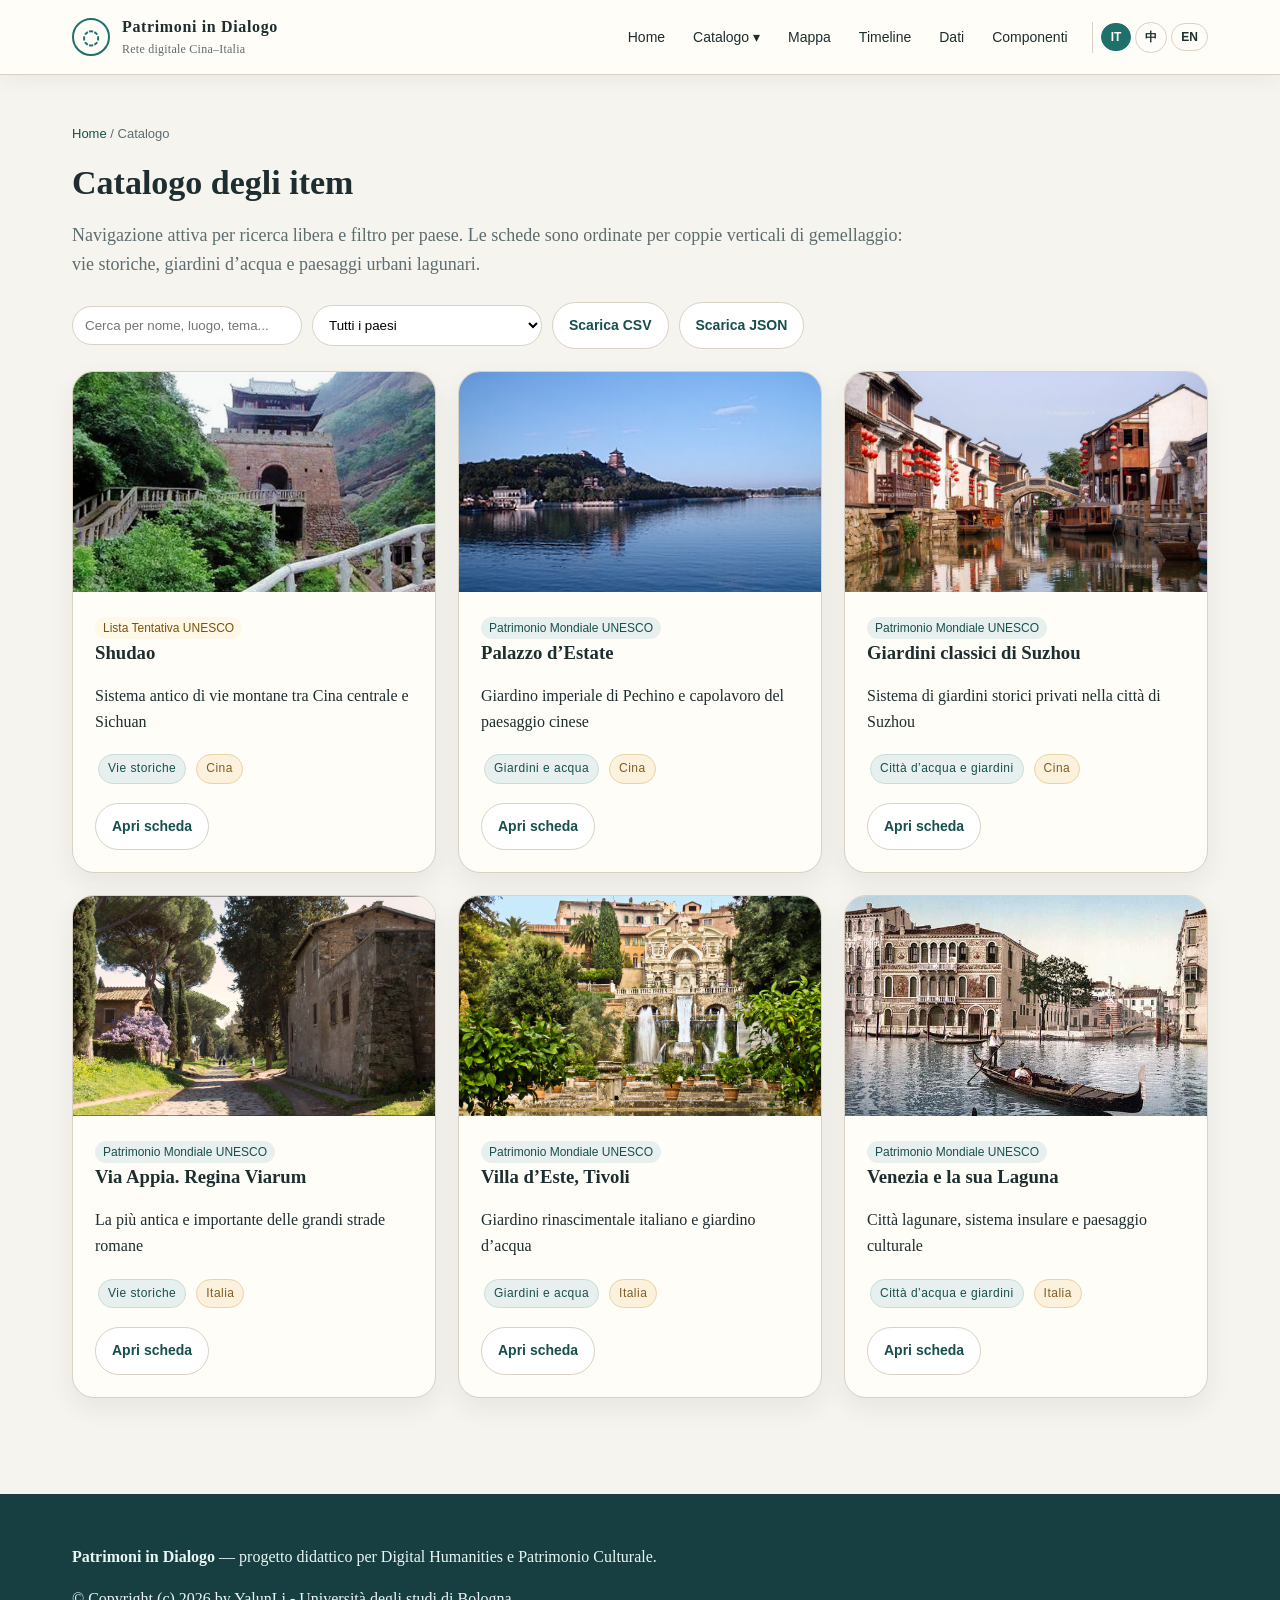
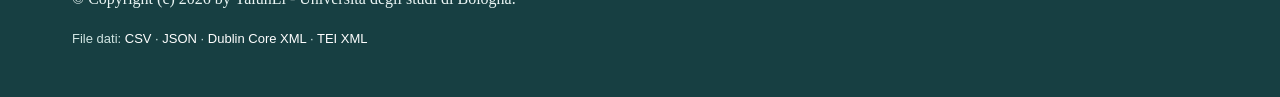
==== commit a34e58f4: "Add files via upload revise" ====
--- a/catalogo.html
+++ b/catalogo.html
@@ -237,6 +237,10 @@
           — progetto didattico per Digital Humanities e Patrimonio Culturale.
         </p>
 
+
+        <p>© Copyright (c) 2026 by YalunLi - Università degli studi di Bologna.</p>
+
+
         <p class="small">
           File dati:
           <a href="data/items.csv">CSV</a> ·
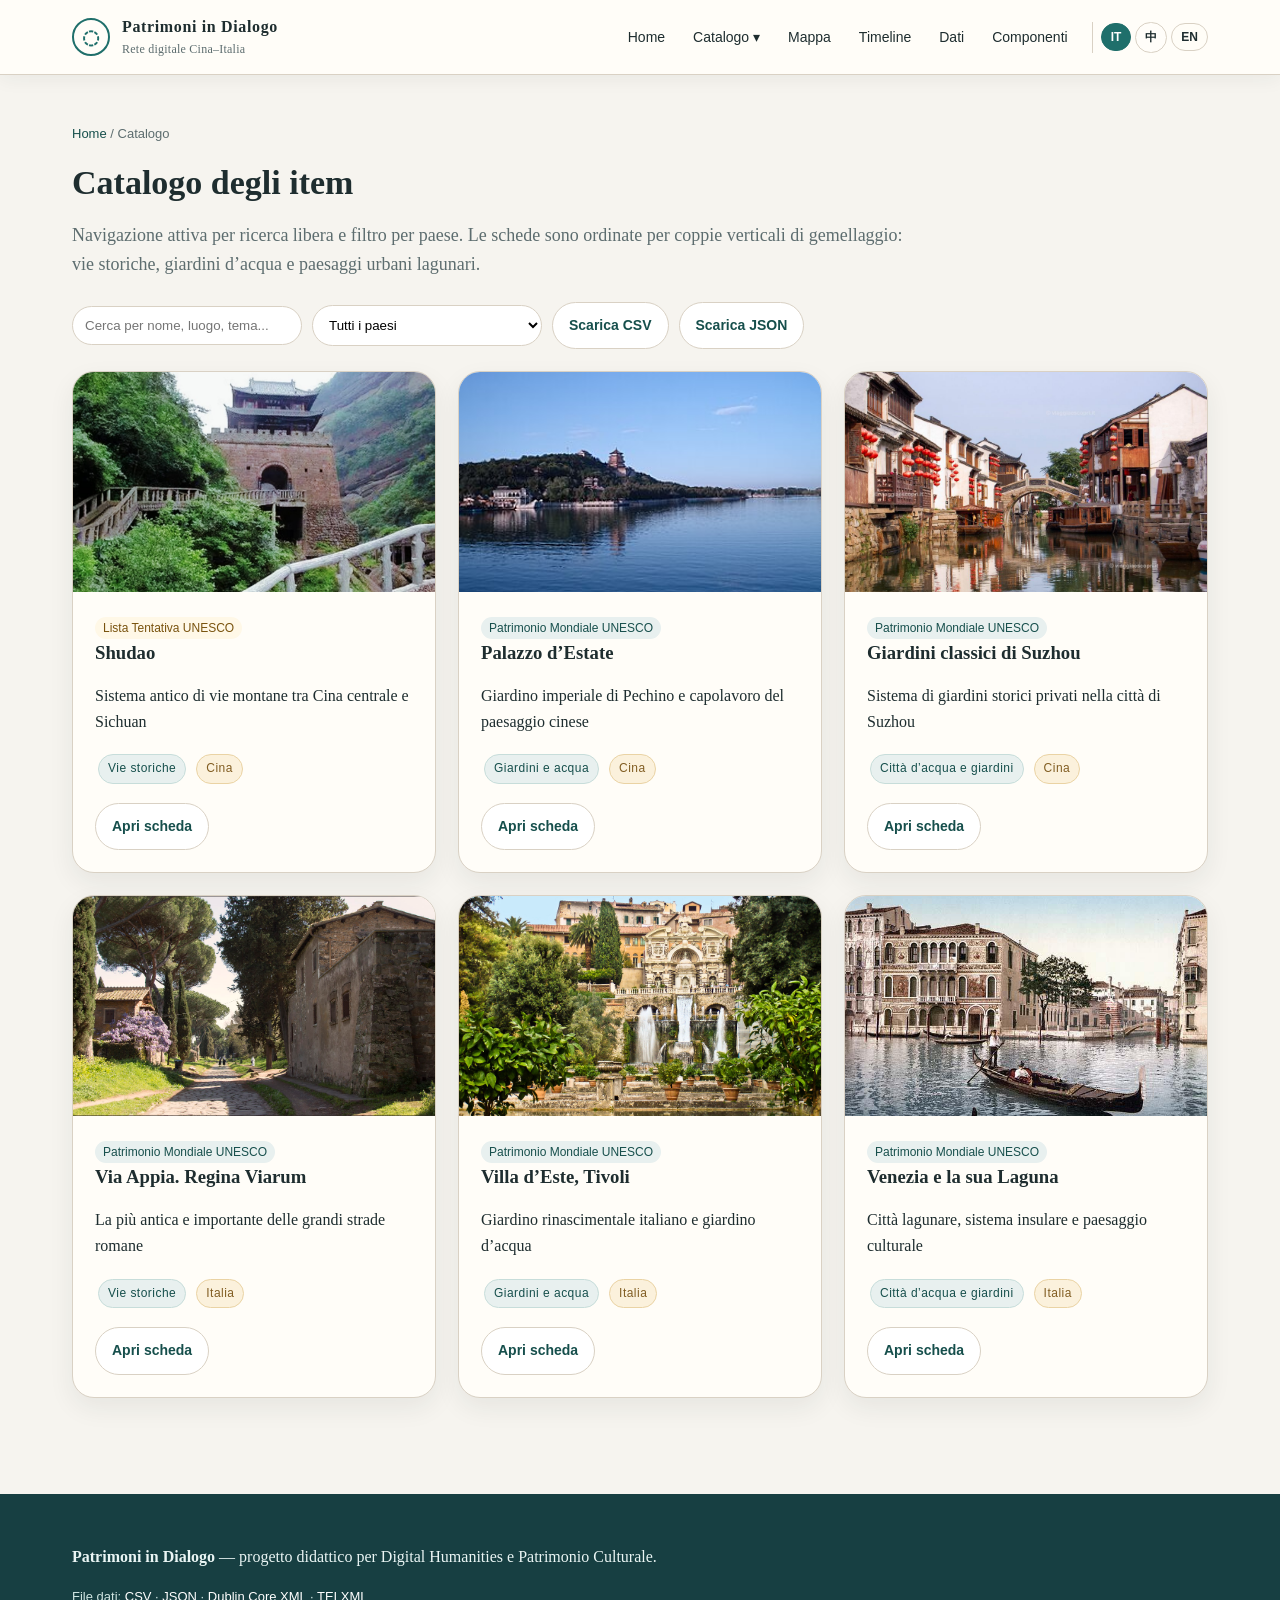
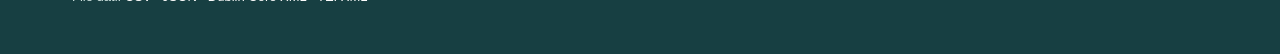
==== commit ccfc856b: "Add files via upload revise footer" ====
--- a/catalogo.html
+++ b/catalogo.html
@@ -238,9 +238,6 @@
         </p>
 
 
-        <p>© Copyright (c) 2026 by YalunLi - Università degli studi di Bologna.</p>
-
-
         <p class="small">
           File dati:
           <a href="data/items.csv">CSV</a> ·
